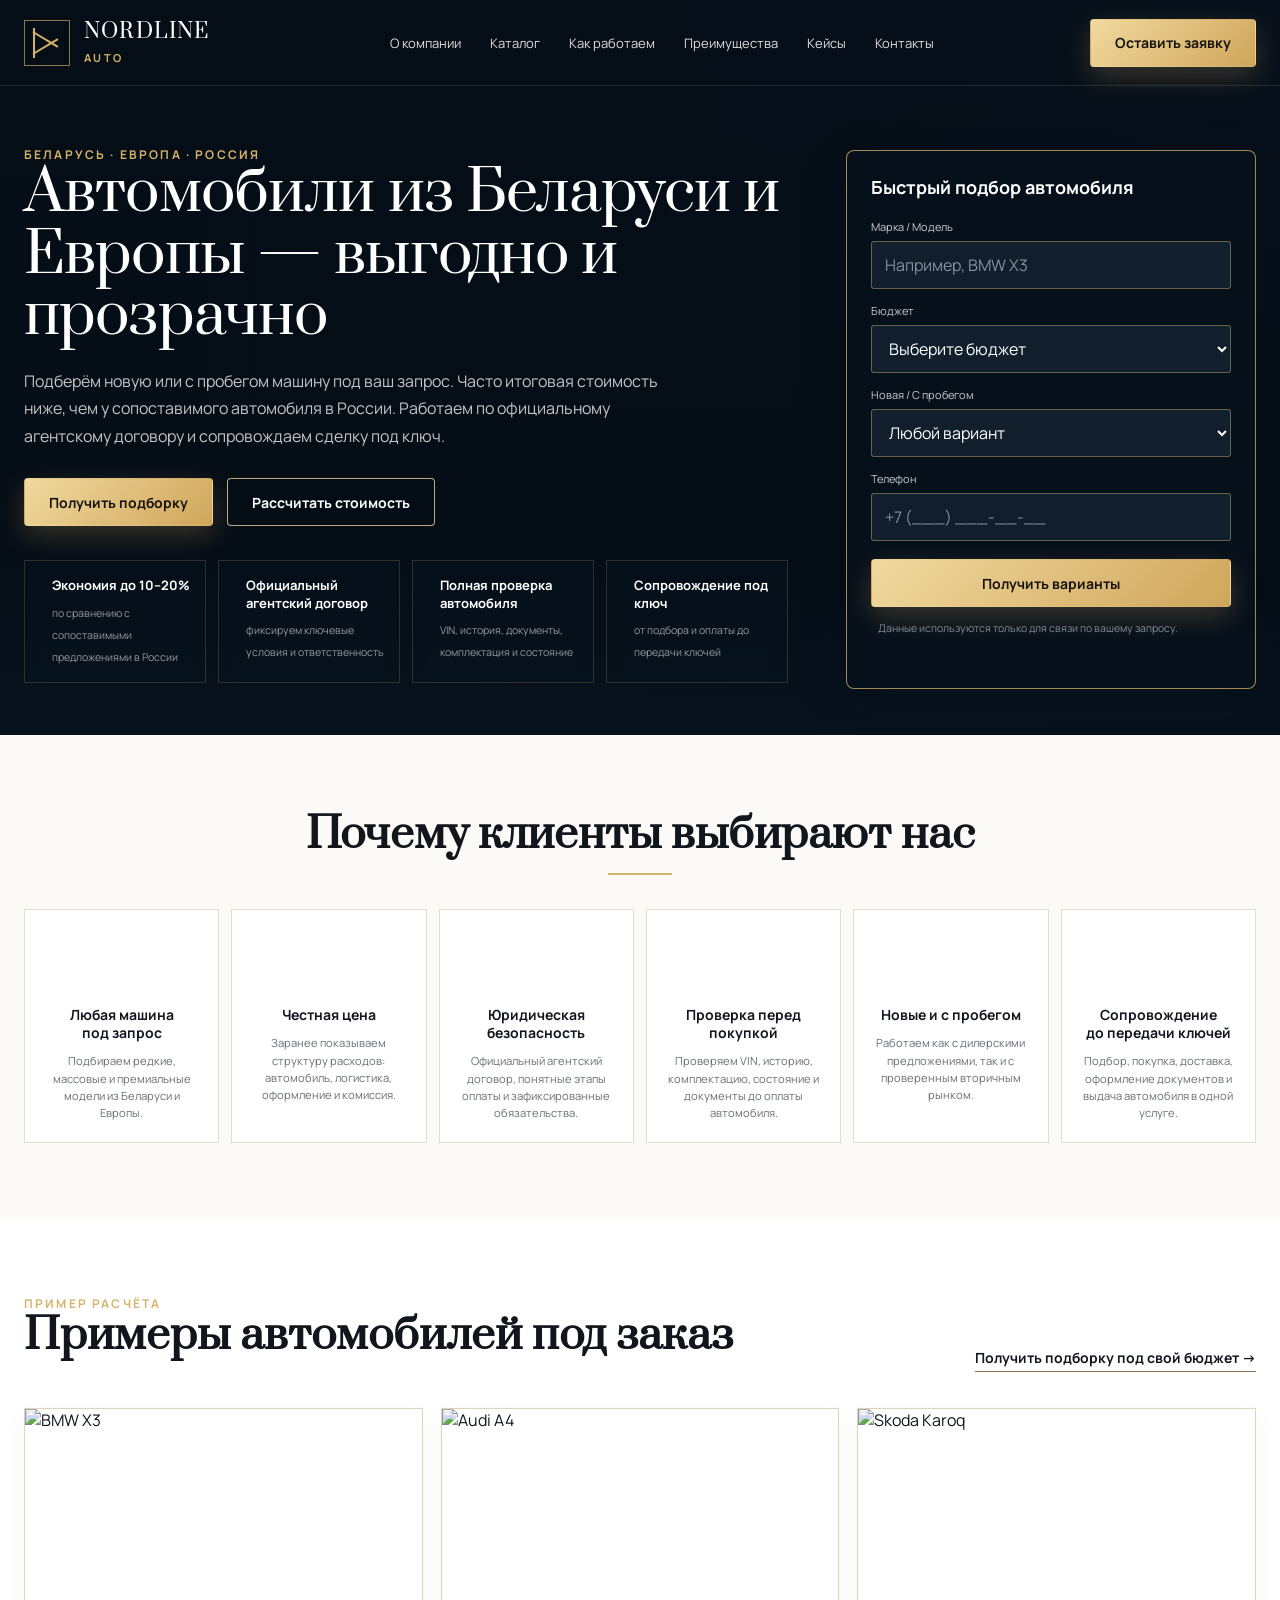
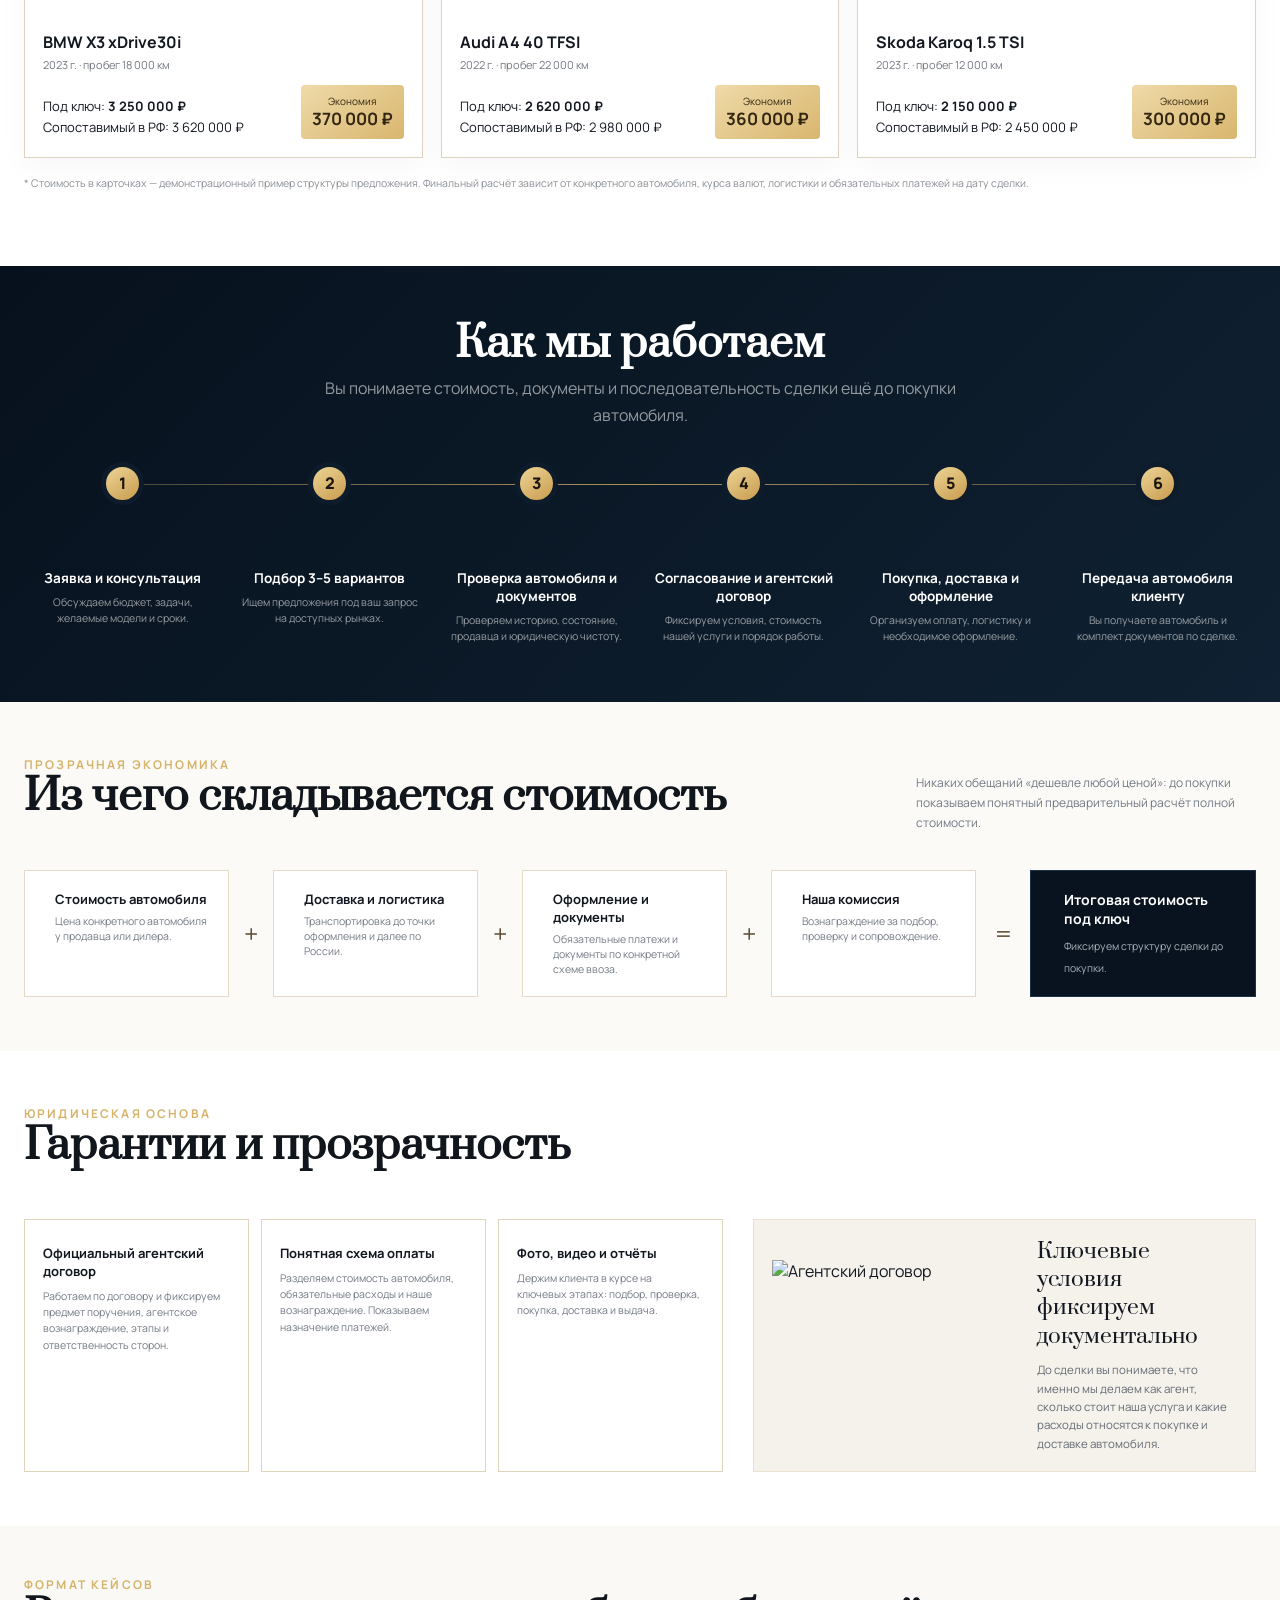
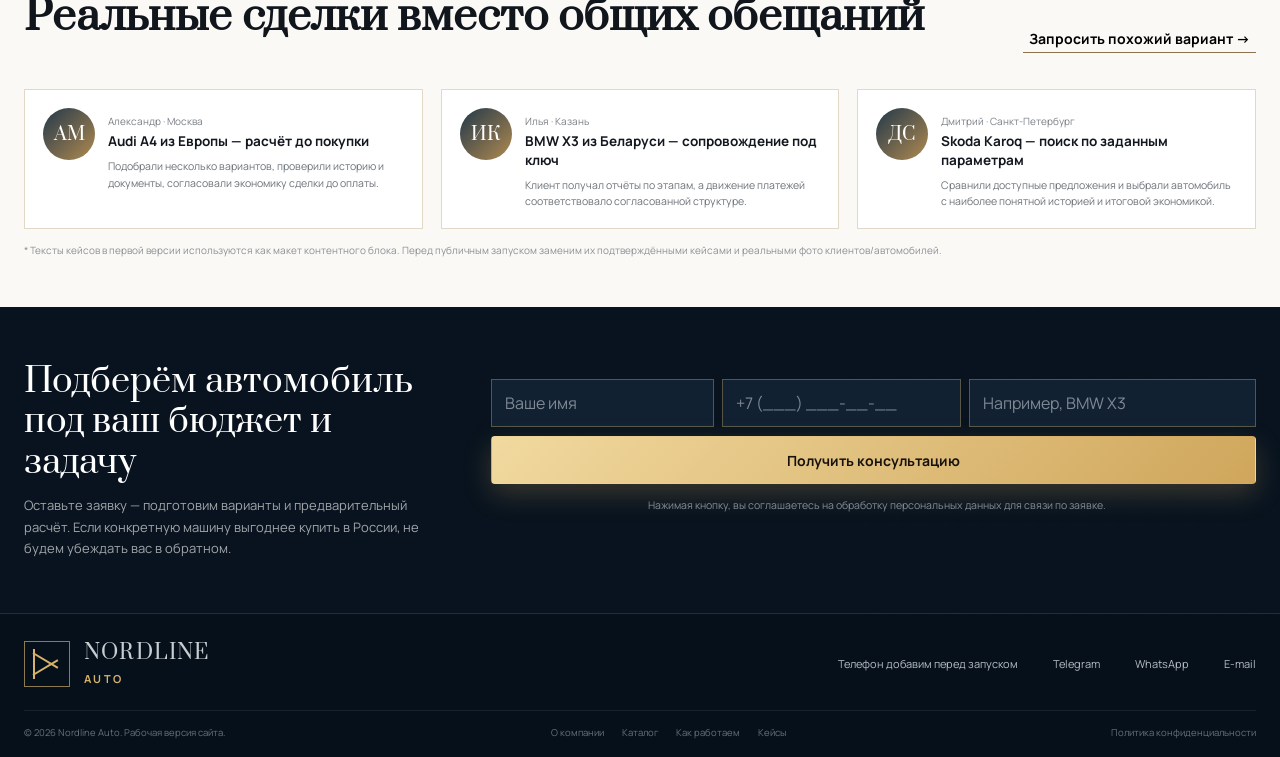
==== index.html @ a1691ec7 "Build Nordline landing page" ====
<!doctype html>
<html lang="ru">
<head>
<meta charset="utf-8" />
<meta name="viewport" content="width=device-width, initial-scale=1" />
<meta name="theme-color" content="#08131f" />
<title>Nordline Auto — автомобили из Беларуси и Европы под заказ</title>
<meta name="description" content="Подбор, проверка, покупка, доставка и оформление новых автомобилей и авто с пробегом из Беларуси и Европы. Работа по официальному агентскому договору." />
<link rel="preconnect" href="https://fonts.googleapis.com">
<link rel="preconnect" href="https://fonts.gstatic.com" crossorigin>
<link href="https://fonts.googleapis.com/css2?family=Manrope:wght@400;500;600;700&family=Prata&display=swap" rel="stylesheet">
<script src="https://unpkg.com/lucide@0.468.0/dist/umd/lucide.min.js" defer></script>
<link rel="stylesheet" href="/styles.css">
</head>
<body>
<header class="site-header"><div class="container header-inner"><a class="brand" href="#top" aria-label="Nordline Auto"><div class="brand-mark"><span></span></div><div class="brand-text"><strong>NORDLINE</strong><em>AUTO</em></div></a><nav class="nav" aria-label="Основная навигация"><a href="#benefits">О компании</a><a href="#cars">Каталог</a><a href="#process">Как работаем</a><a href="#benefits">Преимущества</a><a href="#cases">Кейсы</a><a href="#contacts">Контакты</a></nav><button class="btn btn-gold header-cta" data-open-modal>Оставить заявку</button><button class="mobile-toggle" aria-label="Открыть меню" data-open-modal><i data-lucide="menu"></i></button></div></header>
<main id="top">
<section class="hero"><div class="container hero-grid"><div><div class="eyebrow">Беларусь · Европа · Россия</div><h1>Автомобили из Беларуси и Европы — выгодно и прозрачно</h1><p class="hero-copy">Подберём новую или с пробегом машину под ваш запрос. Часто итоговая стоимость ниже, чем у сопоставимого автомобиля в России. Работаем по официальному агентскому договору и сопровождаем сделку под ключ.</p><div class="hero-actions"><button class="btn btn-gold" data-open-modal>Получить подборку</button><a class="btn btn-outline" href="#cost">Рассчитать стоимость</a></div><div class="hero-trust"><div class="trust-chip"><i data-lucide="badge-percent"></i><div><strong>Экономия до 10–20%</strong><span>по сравнению с сопоставимыми предложениями в России</span></div></div><div class="trust-chip"><i data-lucide="file-signature"></i><div><strong>Официальный агентский договор</strong><span>фиксируем ключевые условия и ответственность</span></div></div><div class="trust-chip"><i data-lucide="shield-check"></i><div><strong>Полная проверка автомобиля</strong><span>VIN, история, документы, комплектация и состояние</span></div></div><div class="trust-chip"><i data-lucide="key-round"></i><div><strong>Сопровождение под ключ</strong><span>от подбора и оплаты до передачи ключей</span></div></div></div></div><form class="hero-card lead-form" data-lead-form><h3>Быстрый подбор автомобиля</h3><div class="field"><label>Марка / Модель</label><input name="car" placeholder="Например, BMW X3" required></div><div class="field"><label>Бюджет</label><select name="budget" required><option value="">Выберите бюджет</option><option>до 2 000 000 ₽</option><option>2 000 000–3 000 000 ₽</option><option>3 000 000–5 000 000 ₽</option><option>от 5 000 000 ₽</option></select></div><div class="field"><label>Новая / С пробегом</label><select name="condition"><option>Любой вариант</option><option>Новая</option><option>С пробегом</option></select></div><div class="field"><label>Телефон</label><input name="phone" type="tel" placeholder="+7 (___) ___-__-__" required></div><input type="hidden" name="source" value="hero"><button class="btn btn-gold" type="submit">Получить варианты</button><div class="privacy-note"><i data-lucide="lock-keyhole"></i><span>Данные используются только для связи по вашему запросу.</span></div><div class="form-status" aria-live="polite"></div></form></div></section>
<section class="section benefits" id="benefits"><div class="container"><h2 class="section-title">Почему клиенты выбирают нас</h2><div class="gold-rule"></div><div class="benefit-grid"><article class="benefit-card"><div class="benefit-icon"><i data-lucide="car-front"></i></div><h3>Любая машина<br>под запрос</h3><p>Подбираем редкие, массовые и премиальные модели из Беларуси и Европы.</p></article><article class="benefit-card"><div class="benefit-icon"><i data-lucide="badge-russian-ruble"></i></div><h3>Честная цена</h3><p>Заранее показываем структуру расходов: автомобиль, логистика, оформление и комиссия.</p></article><article class="benefit-card"><div class="benefit-icon"><i data-lucide="shield"></i></div><h3>Юридическая<br>безопасность</h3><p>Официальный агентский договор, понятные этапы оплаты и зафиксированные обязательства.</p></article><article class="benefit-card"><div class="benefit-icon"><i data-lucide="search-check"></i></div><h3>Проверка перед<br>покупкой</h3><p>Проверяем VIN, историю, комплектацию, состояние и документы до оплаты автомобиля.</p></article><article class="benefit-card"><div class="benefit-icon"><i data-lucide="sparkles"></i></div><h3>Новые и с пробегом</h3><p>Работаем как с дилерскими предложениями, так и с проверенным вторичным рынком.</p></article><article class="benefit-card"><div class="benefit-icon"><i data-lucide="handshake"></i></div><h3>Сопровождение<br>до передачи ключей</h3><p>Подбор, покупка, доставка, оформление документов и выдача автомобиля в одной услуге.</p></article></div></div></section>
<section class="section cars" id="cars"><div class="container"><div class="section-heading"><div><div class="eyebrow">Пример расчёта</div><h2 class="section-title">Примеры автомобилей под заказ</h2></div><a class="link-arrow" href="#lead">Получить подборку под свой бюджет →</a></div><div class="car-grid"><article class="car-card"><img class="car-image" src="https://images.unsplash.com/photo-1555215695-3004980ad54e?auto=format&fit=crop&w=1000&q=82" alt="BMW X3"><div class="car-body"><h3 class="car-title">BMW X3 xDrive30i</h3><div class="car-meta">2023 г. · пробег 18 000 км</div><div class="price-row"><div class="prices"><div>Под ключ: <strong>3 250 000 ₽</strong></div><div>Сопоставимый в РФ: 3 620 000 ₽</div></div><div class="saving">Экономия<b>370 000 ₽</b></div></div></div></article><article class="car-card"><img class="car-image" src="https://images.unsplash.com/photo-1504215680853-026ed2a45def?auto=format&fit=crop&w=1000&q=82" alt="Audi A4"><div class="car-body"><h3 class="car-title">Audi A4 40 TFSI</h3><div class="car-meta">2022 г. · пробег 22 000 км</div><div class="price-row"><div class="prices"><div>Под ключ: <strong>2 620 000 ₽</strong></div><div>Сопоставимый в РФ: 2 980 000 ₽</div></div><div class="saving">Экономия<b>360 000 ₽</b></div></div></div></article><article class="car-card"><img class="car-image" src="https://images.unsplash.com/photo-1549399542-7e3f8b79c341?auto=format&fit=crop&w=1000&q=82" alt="Skoda Karoq"><div class="car-body"><h3 class="car-title">Skoda Karoq 1.5 TSI</h3><div class="car-meta">2023 г. · пробег 12 000 км</div><div class="price-row"><div class="prices"><div>Под ключ: <strong>2 150 000 ₽</strong></div><div>Сопоставимый в РФ: 2 450 000 ₽</div></div><div class="saving">Экономия<b>300 000 ₽</b></div></div></div></article></div><p style="margin:18px 0 0;color:#8a8f95;font-size:10.5px">* Стоимость в карточках — демонстрационный пример структуры предложения. Финальный расчёт зависит от конкретного автомобиля, курса валют, логистики и обязательных платежей на дату сделки.</p></div></section>
<section class="process" id="process"><div class="container"><h2 class="section-title">Как мы работаем</h2><p class="section-lead">Вы понимаете стоимость, документы и последовательность сделки ещё до покупки автомобиля.</p><div class="steps"><div class="step"><div class="step-no">1</div><div class="step-icon"><i data-lucide="headphones"></i></div><h3>Заявка и консультация</h3><p>Обсуждаем бюджет, задачи, желаемые модели и сроки.</p></div><div class="step"><div class="step-no">2</div><div class="step-icon"><i data-lucide="search"></i></div><h3>Подбор 3–5 вариантов</h3><p>Ищем предложения под ваш запрос на доступных рынках.</p></div><div class="step"><div class="step-no">3</div><div class="step-icon"><i data-lucide="clipboard-check"></i></div><h3>Проверка автомобиля и документов</h3><p>Проверяем историю, состояние, продавца и юридическую чистоту.</p></div><div class="step"><div class="step-no">4</div><div class="step-icon"><i data-lucide="file-pen-line"></i></div><h3>Согласование и агентский договор</h3><p>Фиксируем условия, стоимость нашей услуги и порядок работы.</p></div><div class="step"><div class="step-no">5</div><div class="step-icon"><i data-lucide="truck"></i></div><h3>Покупка, доставка и оформление</h3><p>Организуем оплату, логистику и необходимое оформление.</p></div><div class="step"><div class="step-no">6</div><div class="step-icon"><i data-lucide="key-round"></i></div><h3>Передача автомобиля клиенту</h3><p>Вы получаете автомобиль и комплект документов по сделке.</p></div></div></div></section>
<section class="cost" id="cost"><div class="container"><div class="section-heading"><div><div class="eyebrow">Прозрачная экономика</div><h2 class="section-title">Из чего складывается стоимость</h2></div><p class="section-lead" style="max-width:340px;font-size:12px">Никаких обещаний «дешевле любой ценой»: до покупки показываем понятный предварительный расчёт полной стоимости.</p></div><div class="cost-grid"><div class="cost-box"><i data-lucide="car-front"></i><div><strong>Стоимость автомобиля</strong><span>Цена конкретного автомобиля у продавца или дилера.</span></div></div><div class="operator">+</div><div class="cost-box"><i data-lucide="truck"></i><div><strong>Доставка и логистика</strong><span>Транспортировка до точки оформления и далее по России.</span></div></div><div class="operator">+</div><div class="cost-box"><i data-lucide="files"></i><div><strong>Оформление и документы</strong><span>Обязательные платежи и документы по конкретной схеме ввоза.</span></div></div><div class="operator">+</div><div class="cost-box"><i data-lucide="badge-percent"></i><div><strong>Наша комиссия</strong><span>Вознаграждение за подбор, проверку и сопровождение.</span></div></div><div class="operator">=</div><div class="cost-total"><i data-lucide="wallet-cards"></i><div><strong>Итоговая стоимость под ключ</strong><span>Фиксируем структуру сделки до покупки.</span></div></div></div></div></section>
<section class="guarantees"><div class="container"><div class="section-heading"><div><div class="eyebrow">Юридическая основа</div><h2 class="section-title">Гарантии и прозрачность</h2></div></div><div class="guarantee-wrap"><div class="guarantee-cards"><article class="g-card"><i data-lucide="file-signature"></i><h3>Официальный агентский договор</h3><p>Работаем по договору и фиксируем предмет поручения, агентское вознаграждение, этапы и ответственность сторон.</p></article><article class="g-card"><i data-lucide="credit-card"></i><h3>Понятная схема оплаты</h3><p>Разделяем стоимость автомобиля, обязательные расходы и наше вознаграждение. Показываем назначение платежей.</p></article><article class="g-card"><i data-lucide="camera"></i><h3>Фото, видео и отчёты</h3><p>Держим клиента в курсе на ключевых этапах: подбор, проверка, покупка, доставка и выдача.</p></article></div><div class="contract-block"><img src="https://images.unsplash.com/photo-1450101499163-c8848c66ca85?auto=format&fit=crop&w=900&q=82" alt="Агентский договор"><div class="contract-copy"><h3>Ключевые условия фиксируем документально</h3><p>До сделки вы понимаете, что именно мы делаем как агент, сколько стоит наша услуга и какие расходы относятся к покупке и доставке автомобиля.</p></div></div></div></div></section>
<section class="cases" id="cases"><div class="container"><div class="section-heading"><div><div class="eyebrow">Формат кейсов</div><h2 class="section-title">Реальные сделки вместо общих обещаний</h2></div><button class="link-arrow" style="background:none;border-width:0 0 1px" data-open-modal>Запросить похожий вариант →</button></div><div class="case-grid"><article class="case-card"><div class="avatar">АМ</div><div><small>Александр · Москва</small><h3>Audi A4 из Европы — расчёт до покупки</h3><p>Подобрали несколько вариантов, проверили историю и документы, согласовали экономику сделки до оплаты.</p></div></article><article class="case-card"><div class="avatar">ИК</div><div><small>Илья · Казань</small><h3>BMW X3 из Беларуси — сопровождение под ключ</h3><p>Клиент получал отчёты по этапам, а движение платежей соответствовало согласованной структуре.</p></div></article><article class="case-card"><div class="avatar">ДС</div><div><small>Дмитрий · Санкт‑Петербург</small><h3>Skoda Karoq — поиск по заданным параметрам</h3><p>Сравнили доступные предложения и выбрали автомобиль с наиболее понятной историей и итоговой экономикой.</p></div></article></div><p style="font-size:10px;color:#8b9096;margin:14px 0 0">* Тексты кейсов в первой версии используются как макет контентного блока. Перед публичным запуском заменим их подтверждёнными кейсами и реальными фото клиентов/автомобилей.</p></div></section>
<section class="final-cta" id="lead"><div class="container cta-grid"><div><h2>Подберём автомобиль под ваш бюджет и задачу</h2><p>Оставьте заявку — подготовим варианты и предварительный расчёт. Если конкретную машину выгоднее купить в России, не будем убеждать вас в обратном.</p></div><form class="cta-form lead-form" data-lead-form><div class="cta-fields"><input name="name" placeholder="Ваше имя"><input name="phone" type="tel" placeholder="+7 (___) ___-__-__" required><input name="car" placeholder="Например, BMW X3"></div><input type="hidden" name="source" value="bottom"><button class="btn btn-gold" type="submit">Получить консультацию</button><div class="privacy-note"><i data-lucide="lock-keyhole"></i><span>Нажимая кнопку, вы соглашаетесь на обработку персональных данных для связи по заявке.</span></div><div class="form-status" aria-live="polite"></div></form></div></section>
</main>
<footer id="contacts"><div class="container"><div class="footer-top"><a class="brand" href="#top"><div class="brand-mark"><span></span></div><div class="brand-text"><strong>NORDLINE</strong><em>AUTO</em></div></a><div class="footer-contact"><div class="contact-item"><i data-lucide="phone"></i><span>Телефон добавим перед запуском</span></div><div class="contact-item"><i data-lucide="send"></i><span>Telegram</span></div><div class="contact-item"><i data-lucide="message-circle"></i><span>WhatsApp</span></div><div class="contact-item"><i data-lucide="mail"></i><span>E-mail</span></div></div></div><div class="footer-bottom"><span>© 2026 Nordline Auto. Рабочая версия сайта.</span><div class="footer-links"><a href="#benefits">О компании</a><a href="#cars">Каталог</a><a href="#process">Как работаем</a><a href="#cases">Кейсы</a></div><span>Политика конфиденциальности</span></div></div></footer>
<div class="modal" id="lead-modal" aria-hidden="true"><div class="modal-dialog"><button class="modal-close" aria-label="Закрыть" data-close-modal><i data-lucide="x"></i></button><h3>Подберём варианты под ваш запрос</h3><p>Укажите автомобиль и контакт. На следующем этапе добавим автоматическую отправку заявок в Telegram/CRM.</p><form class="lead-form" data-lead-form><div class="field"><label>Имя</label><input name="name" placeholder="Ваше имя"></div><div class="field"><label>Телефон</label><input name="phone" type="tel" placeholder="+7 (___) ___-__-__" required></div><div class="field"><label>Какой автомобиль ищете?</label><input name="car" placeholder="Марка, модель, год или просто задача"></div><input type="hidden" name="source" value="modal"><button class="btn btn-gold" type="submit">Отправить заявку</button><div class="form-status" aria-live="polite"></div></form></div></div>
<script src="/app.js" defer></script>
</body></html>
---- styles.css ----
:root {
      --ink:#08131f;
      --ink-2:#0d1b2a;
      --ink-3:#152536;
      --gold:#d6b36a;
      --gold-2:#f0d79d;
      --ivory:#f7f5ef;
      --paper:#ffffff;
      --muted:#727984;
      --line:#dfd6c3;
      --green:#2f7658;
      --shadow:0 18px 50px rgba(7,18,31,.16);
      --radius:18px;
    }
    *{box-sizing:border-box}
    html{scroll-behavior:smooth}
    body{margin:0;font-family:Manrope,Arial,sans-serif;color:#131820;background:var(--ivory);-webkit-font-smoothing:antialiased}
    a{color:inherit;text-decoration:none}
    img{display:block;width:100%}
    button,input,select{font:inherit}
    button{cursor:pointer}
    .container{width:min(1320px,calc(100% - 48px));margin:0 auto}
    .serif{font-family:Prata,Georgia,serif;font-weight:400}
    .eyebrow{font-size:12px;letter-spacing:.18em;text-transform:uppercase;color:var(--gold);font-weight:700}
    .section{padding:76px 0}
    .section-title{font-family:Prata,Georgia,serif;font-size:42px;line-height:1.15;margin:0 0 12px;color:#11161d}
    .section-lead{margin:0;color:var(--muted);font-size:16px;line-height:1.7;max-width:720px}
    .section-heading{display:flex;align-items:flex-end;justify-content:space-between;gap:30px;margin-bottom:36px}
    .link-arrow{font-size:14px;font-weight:700;border-bottom:1px solid #8b7250;padding-bottom:4px;white-space:nowrap}
    .site-header{position:absolute;z-index:20;left:0;right:0;top:0;height:86px;border-bottom:1px solid rgba(255,255,255,.11);color:#fff}
    .header-inner{height:100%;display:flex;align-items:center;justify-content:space-between;gap:24px}
    .brand{display:flex;align-items:center;gap:14px;min-width:210px}
    .brand-mark{width:46px;height:46px;border:1px solid rgba(214,179,106,.65);position:relative;display:grid;place-items:center}
    .brand-mark:before,.brand-mark:after{content:"";position:absolute;background:var(--gold);height:2px;transform-origin:left center}
    .brand-mark:before{width:29px;left:8px;top:10px;transform:rotate(31deg)}
    .brand-mark:after{width:29px;left:8px;bottom:10px;transform:rotate(-31deg)}
    .brand-mark span{width:2px;height:30px;background:var(--gold);position:absolute;left:8px}
    .brand-text strong{display:block;font-family:Prata,Georgia,serif;font-size:20px;letter-spacing:.06em;font-weight:400}
    .brand-text em{font-style:normal;color:var(--gold);font-size:11px;letter-spacing:.21em;font-weight:700}
    .nav{display:flex;align-items:center;gap:29px;font-size:13px;color:rgba(255,255,255,.87)}
    .nav a{transition:.2s}.nav a:hover{color:var(--gold-2)}
    .btn{min-height:48px;padding:0 24px;border:1px solid transparent;border-radius:4px;display:inline-flex;align-items:center;justify-content:center;gap:9px;font-weight:700;font-size:14px;transition:.22s ease}
    .btn-gold{color:#17130c;background:linear-gradient(135deg,#f1d99f,#cfa65b);box-shadow:0 10px 28px rgba(212,173,98,.24)}
    .btn-gold:hover{transform:translateY(-1px);filter:brightness(1.04)}
    .btn-outline{border-color:rgba(237,211,160,.8);color:#fff;background:rgba(5,13,22,.25)}
    .btn-outline:hover{background:rgba(255,255,255,.08)}
    .header-cta{min-width:156px}
    .mobile-toggle{display:none;border:0;background:transparent;color:#fff;padding:8px}
    .hero{min-height:650px;background:var(--ink);position:relative;color:white;overflow:hidden}
    .hero:before{content:"";position:absolute;inset:0;background:linear-gradient(90deg,rgba(5,13,22,.97) 0%,rgba(5,13,22,.92) 35%,rgba(5,13,22,.50) 60%,rgba(5,13,22,.18) 100%),linear-gradient(180deg,rgba(2,8,15,.2),rgba(2,8,15,.72)),url('https://images.unsplash.com/photo-1555215695-3004980ad54e?auto=format&fit=crop&w=1800&q=88') center right/cover no-repeat;transform:scale(1.03)}
    .hero:after{content:"";position:absolute;inset:auto 0 0;height:170px;background:linear-gradient(0deg,rgba(8,19,31,.88),transparent)}
    .hero-grid{position:relative;z-index:2;display:grid;grid-template-columns:minmax(0,1.25fr) 410px;gap:58px;padding-top:146px;padding-bottom:46px;align-items:start}
    .hero h1{font-family:Prata,Georgia,serif;font-size:57px;line-height:1.08;font-weight:400;margin:0 0 20px;max-width:780px;letter-spacing:-.015em}
    .hero-copy{font-size:16px;line-height:1.72;color:rgba(255,255,255,.76);max-width:650px;margin:0 0 28px}
    .hero-actions{display:flex;gap:14px;margin-bottom:34px}
    .hero-trust{display:grid;grid-template-columns:repeat(4,1fr);gap:12px}
    .trust-chip{min-height:100px;border:1px solid rgba(214,179,106,.2);background:rgba(7,18,30,.56);backdrop-filter:blur(8px);padding:16px 15px;display:flex;gap:12px;align-items:flex-start}
    .trust-chip svg{width:27px;height:27px;stroke:var(--gold);flex:0 0 auto;margin-top:2px}
    .trust-chip strong{display:block;font-size:13px;line-height:1.35;margin-bottom:5px}
    .trust-chip span{font-size:10.5px;line-height:1.45;color:rgba(255,255,255,.58)}
    .hero-card{border:1px solid rgba(214,179,106,.75);background:rgba(7,17,28,.91);box-shadow:var(--shadow);padding:24px;border-radius:8px;margin-top:4px}
    .hero-card h3{font-size:18px;margin:0 0 20px}.hero-card label{font-size:11px;color:#c8cbd0;display:block;margin-bottom:7px}
    .field{margin-bottom:14px}
    .field input,.field select{width:100%;height:48px;background:#111f2d;border:1px solid rgba(214,179,106,.45);color:white;border-radius:3px;padding:0 13px;outline:none}
    .field input::placeholder{color:#87909b}
    .hero-card .btn{width:100%;margin-top:4px}
    .privacy-note{margin:14px 0 0;color:#858d96;font-size:10.5px;display:flex;gap:7px;align-items:center;line-height:1.4}
    .privacy-note svg{width:14px;height:14px}
    .form-status{font-size:12px;min-height:18px;margin-top:10px;color:#f1d79a}
    .benefits{background:#fbfaf7}
    .benefits .section-title{text-align:center}.gold-rule{width:64px;height:2px;background:var(--gold);margin:14px auto 34px}
    .benefit-grid{display:grid;grid-template-columns:repeat(6,1fr);gap:12px}
    .benefit-card{background:#fff;border:1px solid #e5dcc9;min-height:226px;padding:26px 18px 20px;text-align:center;transition:.2s}
    .benefit-card:hover{transform:translateY(-3px);box-shadow:0 15px 35px rgba(20,28,38,.07)}
    .benefit-icon{width:55px;height:55px;margin:0 auto 15px;display:grid;place-items:center;color:#b88e47}
    .benefit-icon svg{width:42px;height:42px;stroke-width:1.5}
    .benefit-card h3{font-size:14px;line-height:1.3;margin:0 0 10px}.benefit-card p{font-size:11.2px;line-height:1.55;color:#696f77;margin:0}
    .cars{background:#fff}
    .car-grid{display:grid;grid-template-columns:repeat(3,1fr);gap:18px}
    .car-card{border:1px solid #ddd3c0;background:#fff;overflow:hidden;box-shadow:0 8px 28px rgba(0,0,0,.035)}
    .car-image{height:205px;object-fit:cover;filter:saturate(.83) contrast(1.03)}
    .car-body{padding:17px 18px 18px;position:relative}
    .car-title{font-weight:700;font-size:16px;margin:0 0 4px}.car-meta{font-size:11px;color:#747981;margin-bottom:13px}
    .price-row{display:flex;justify-content:space-between;align-items:flex-end;gap:10px}
    .prices{font-size:13px;line-height:1.65}.prices strong{font-weight:700}
    .saving{background:linear-gradient(145deg,#efdaa9,#d8b66e);padding:10px 11px;border-radius:4px;text-align:center;font-size:10px;line-height:1.25;color:#332711;min-width:93px}.saving b{display:block;font-size:17px}
    .process{background:linear-gradient(135deg,#07111d,#0f2132);color:white;padding:54px 0 58px}
    .process .section-title{text-align:center;color:white;margin-bottom:7px}.process .section-lead{text-align:center;margin:0 auto 32px;color:rgba(255,255,255,.56)}
    .steps{display:grid;grid-template-columns:repeat(6,1fr);gap:10px;position:relative}
    .steps:before{content:"";position:absolute;top:22px;left:7%;right:7%;height:1px;background:linear-gradient(90deg,rgba(214,179,106,.3),rgba(214,179,106,.8),rgba(214,179,106,.3))}
    .step{text-align:center;position:relative;z-index:2;padding:0 8px}.step-no{width:43px;height:43px;border-radius:50%;margin:0 auto 17px;background:linear-gradient(145deg,#ecd496,#c99c4e);color:#1d160d;font-weight:800;display:grid;place-items:center;border:5px solid var(--ink-2)}
    .step-icon{color:var(--gold);height:39px;margin-bottom:8px}.step-icon svg{width:33px;height:33px;stroke-width:1.65}.step h3{font-size:13.5px;line-height:1.35;margin:0 0 7px}.step p{font-size:10.5px;color:rgba(255,255,255,.58);line-height:1.55;margin:0}
    .cost{background:#fbfaf7;padding:54px 0}
    .cost-grid{display:grid;grid-template-columns:1fr 28px 1fr 28px 1fr 28px 1fr 38px 1.1fr;align-items:stretch;gap:8px;margin-top:28px}
    .cost-box{border:1px solid #e4dac7;background:#fff;padding:19px 17px;display:flex;gap:13px;align-items:flex-start;min-height:114px}.cost-box svg{color:#b68d4c;width:31px;height:31px;flex:0 0 auto}.cost-box strong{font-size:13px;display:block;margin-bottom:6px}.cost-box span{font-size:10.5px;color:#737983;line-height:1.45;display:block}.operator{display:grid;place-items:center;font-size:25px;color:#604f35}.cost-total{background:var(--ink);color:#fff;border:1px solid #1a3349;padding:19px;display:flex;align-items:center;gap:14px}.cost-total svg{color:var(--gold);width:34px;height:34px}.cost-total strong{font-size:14px;display:block;margin-bottom:5px}.cost-total span{font-size:10.5px;color:#aab2ba}
    .guarantees{background:#fff;padding:54px 0}.guarantee-wrap{display:grid;grid-template-columns:1.25fr .9fr;gap:30px;align-items:stretch}.guarantee-cards{display:grid;grid-template-columns:repeat(3,1fr);gap:12px}.g-card{border:1px solid #e1d4bd;padding:24px 18px;min-height:176px}.g-card svg{color:#b68c48;width:35px;height:35px;margin-bottom:14px}.g-card h3{font-size:13px;margin:0 0 8px}.g-card p{font-size:10.5px;color:#737984;line-height:1.55;margin:0}.contract-block{display:grid;grid-template-columns:1.1fr .9fr;gap:20px;align-items:center;background:#f5f2eb;border:1px solid #ebe2d2;padding:18px}.contract-block img{height:170px;object-fit:cover}.contract-copy h3{font-family:Prata,Georgia,serif;font-size:21px;font-weight:400;line-height:1.35;margin:0 0 10px}.contract-copy p{font-size:11.5px;color:#646b73;line-height:1.6;margin:0}
    .cases{background:#faf9f5;padding:50px 0}.case-grid{display:grid;grid-template-columns:repeat(3,1fr);gap:18px}.case-card{border:1px solid #e1d8c8;background:#fff;padding:18px;display:grid;grid-template-columns:52px 1fr;gap:13px;align-items:start}.avatar{width:52px;height:52px;border-radius:50%;background:linear-gradient(135deg,#22384a,#b18a50);color:#fff;display:grid;place-items:center;font-family:Prata,Georgia,serif;font-size:18px}.case-card small{font-size:10px;color:#7a8087}.case-card h3{font-size:13.5px;line-height:1.4;margin:2px 0 7px}.case-card p{font-size:10.5px;line-height:1.55;color:#6c7279;margin:0}
    .final-cta{background:var(--ink);color:white;position:relative;overflow:hidden;padding:54px 0}.final-cta:before{content:"";position:absolute;right:0;top:0;bottom:0;width:34%;background:linear-gradient(90deg,rgba(8,19,31,1),rgba(8,19,31,.15)),url('https://images.unsplash.com/photo-1493238792000-8113da705763?auto=format&fit=crop&w=1200&q=82') center/cover no-repeat;opacity:.7}.cta-grid{position:relative;z-index:2;display:grid;grid-template-columns:.75fr 1.35fr;gap:42px;align-items:center}.cta-grid h2{font-family:Prata,Georgia,serif;font-size:34px;line-height:1.2;font-weight:400;margin:0 0 12px}.cta-grid p{font-size:13px;line-height:1.65;color:rgba(255,255,255,.62);margin:0}.cta-fields{display:grid;grid-template-columns:.8fr 1fr 1.2fr;gap:8px}.cta-fields input{height:48px;border:1px solid rgba(214,179,106,.36);background:#112132;color:#fff;padding:0 13px;outline:none}.cta-fields input::placeholder{color:#7f8994}.cta-form .btn{width:100%;margin-top:9px}.cta-form .privacy-note{justify-content:center}
    footer{background:#06101a;color:#c8cdd2;border-top:1px solid rgba(214,179,106,.18);padding:25px 0 18px}.footer-top{display:flex;justify-content:space-between;gap:30px;align-items:center}.footer-contact{display:flex;gap:26px;flex-wrap:wrap}.contact-item{display:flex;gap:9px;align-items:center;font-size:11px;color:#b6bdc5}.contact-item svg{width:18px;height:18px;color:var(--gold)}.footer-bottom{margin-top:22px;padding-top:15px;border-top:1px solid rgba(255,255,255,.08);display:flex;justify-content:space-between;gap:20px;font-size:9.5px;color:#66717c}.footer-links{display:flex;gap:18px}
    .modal{position:fixed;inset:0;background:rgba(1,6,11,.78);z-index:100;display:none;align-items:center;justify-content:center;padding:20px}.modal.open{display:flex}.modal-dialog{width:min(510px,100%);background:#0b1825;color:#fff;border:1px solid rgba(214,179,106,.65);padding:28px;box-shadow:0 35px 80px rgba(0,0,0,.45);position:relative}.modal-close{position:absolute;top:10px;right:10px;width:38px;height:38px;border:0;background:transparent;color:#fff}.modal h3{font-family:Prata,Georgia,serif;font-weight:400;font-size:27px;margin:0 0 8px}.modal p{color:#9ba4ad;font-size:13px;line-height:1.6;margin:0 0 18px}.modal .field input,.modal .field select{background:#112131}.modal .btn{width:100%}
    @media (max-width:1100px){.nav{display:none}.mobile-toggle{display:block}.header-cta{margin-left:auto}.hero-grid{grid-template-columns:1fr 360px;gap:26px}.hero h1{font-size:48px}.hero-trust{grid-template-columns:repeat(2,1fr)}.benefit-grid{grid-template-columns:repeat(3,1fr)}.steps{grid-template-columns:repeat(3,1fr);gap:30px 12px}.steps:before{display:none}.cost-grid{grid-template-columns:repeat(2,1fr);gap:10px}.operator{display:none}.cost-total{grid-column:span 2}.guarantee-wrap{grid-template-columns:1fr}.cta-grid{grid-template-columns:1fr}.final-cta:before{width:50%;opacity:.3}}
    @media (max-width:760px){.container{width:min(100% - 28px,1320px)}.site-header{height:74px}.brand{min-width:0}.brand-text strong{font-size:16px}.brand-text em{font-size:9px}.brand-mark{width:39px;height:39px}.header-cta{display:none}.hero{min-height:auto}.hero-grid{grid-template-columns:1fr;padding-top:116px;padding-bottom:40px}.hero h1{font-size:39px}.hero-copy{font-size:14px}.hero-card{margin-top:0}.hero-trust{grid-template-columns:1fr 1fr}.trust-chip{min-height:94px}.section{padding:56px 0}.section-title{font-size:31px}.section-heading{align-items:flex-start;flex-direction:column;margin-bottom:25px}.benefit-grid{grid-template-columns:1fr 1fr}.benefit-card{min-height:205px}.car-grid{grid-template-columns:1fr}.steps{grid-template-columns:1fr 1fr}.cost-grid{grid-template-columns:1fr}.cost-total{grid-column:auto}.guarantee-cards{grid-template-columns:1fr}.contract-block{grid-template-columns:1fr}.case-grid{grid-template-columns:1fr}.cta-fields{grid-template-columns:1fr}.footer-top{align-items:flex-start;flex-direction:column}.footer-bottom{flex-direction:column}.footer-links{flex-wrap:wrap}.hero-actions{flex-direction:column;align-items:stretch}.hero-actions .btn{width:100%}}
    @media (max-width:470px){.hero h1{font-size:34px}.hero-trust{grid-template-columns:1fr}.benefit-grid{grid-template-columns:1fr}.steps{grid-template-columns:1fr}.section-title{font-size:28px}.car-image{height:185px}}
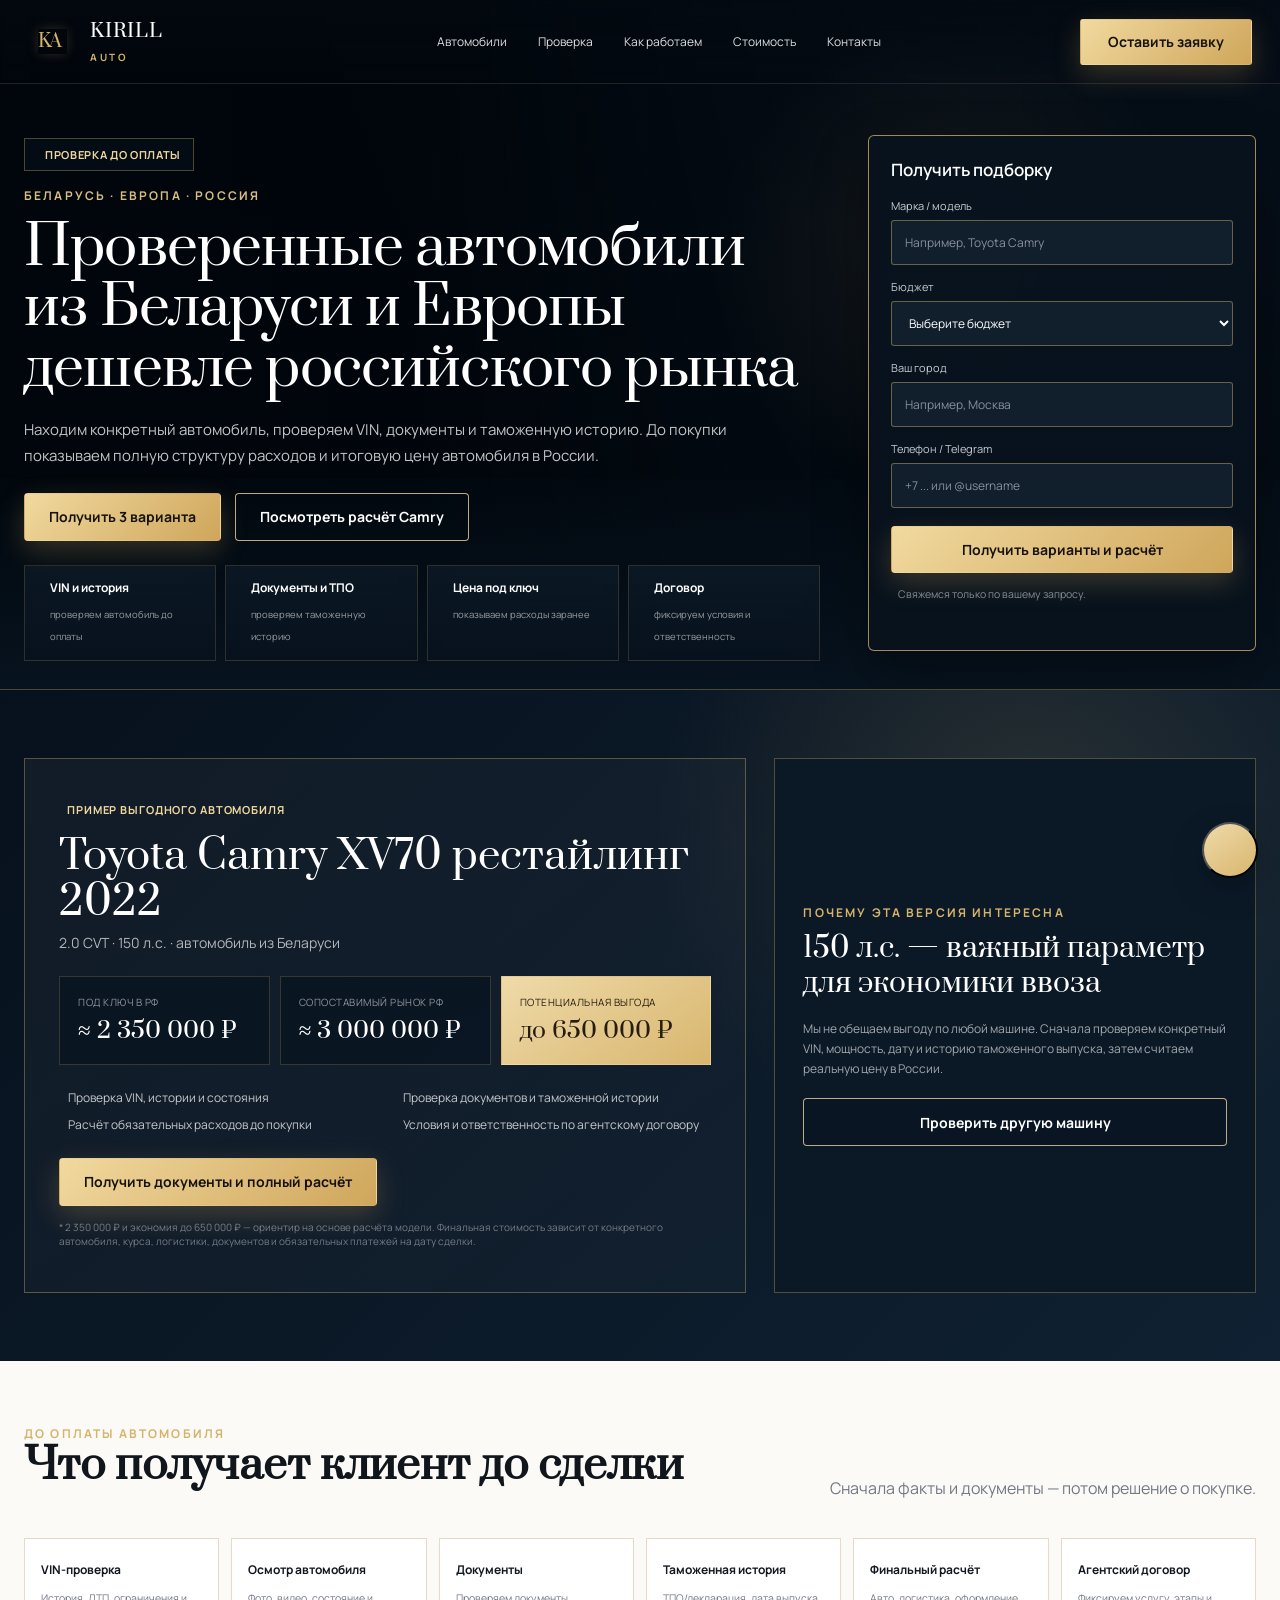
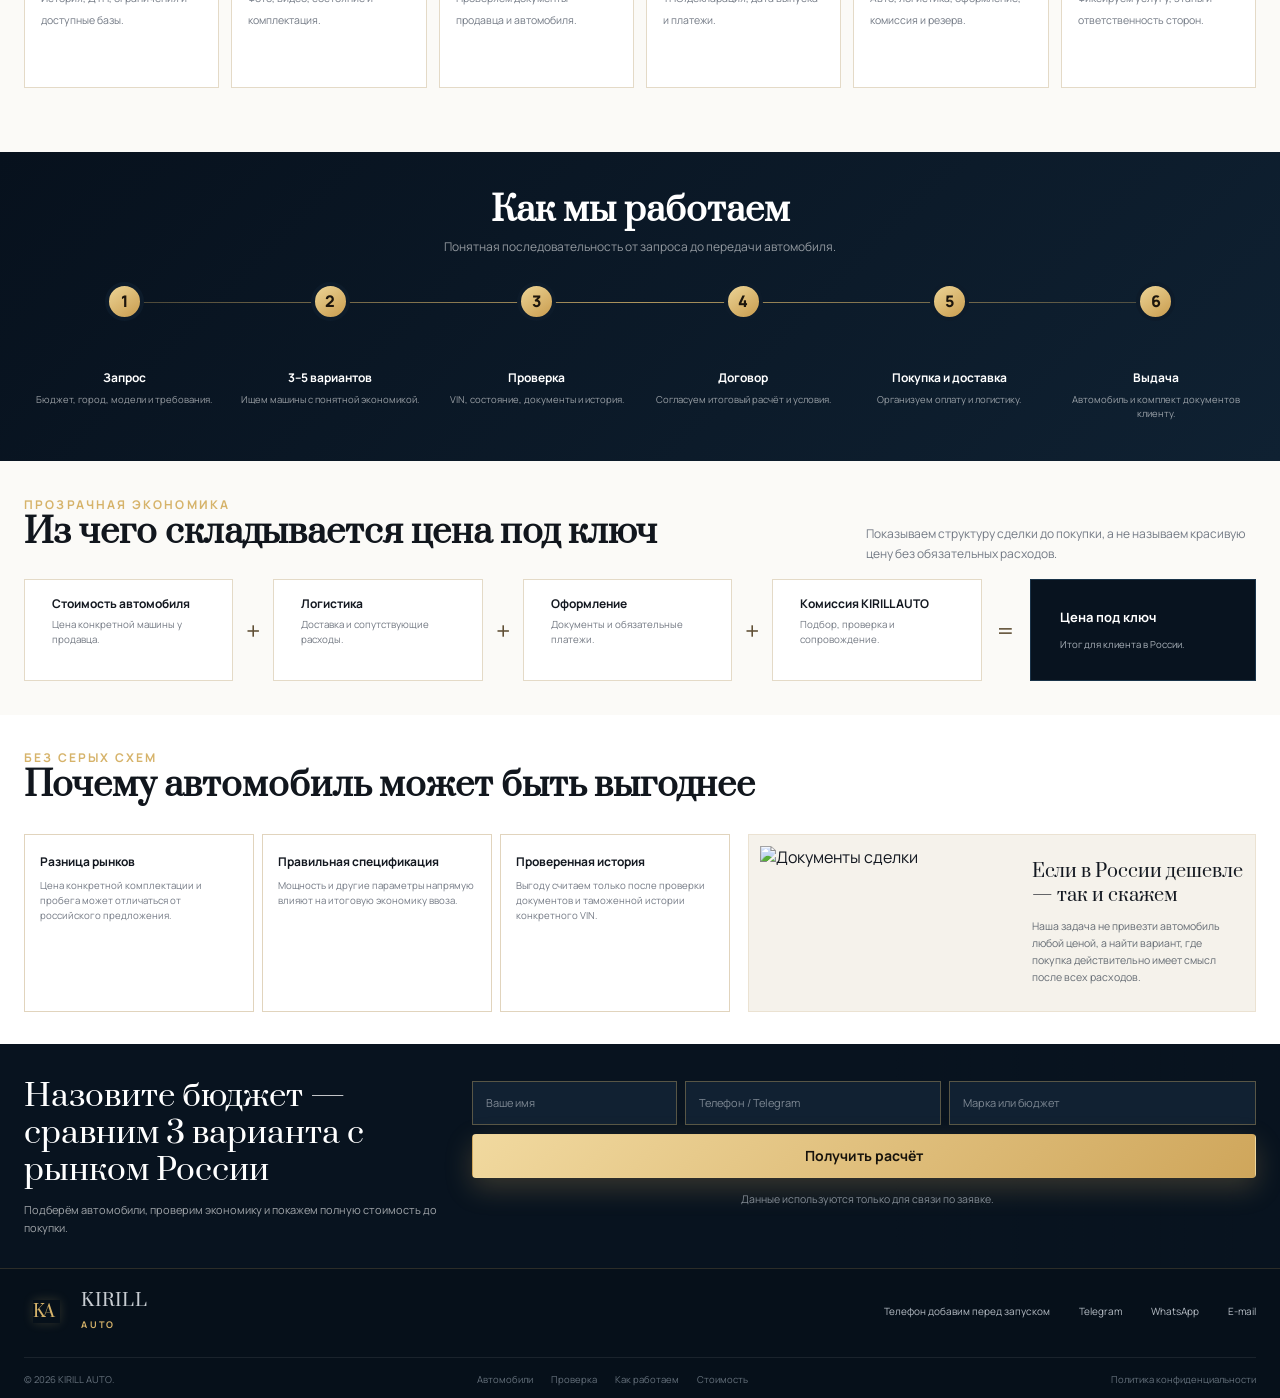
==== commit 48ce1ba8: "Rebrand site to KIRILL AUTO and add Camry offer" ====
--- a/index.html
+++ b/index.html
@@ -4,27 +4,35 @@
 <meta charset="utf-8" />
 <meta name="viewport" content="width=device-width, initial-scale=1" />
 <meta name="theme-color" content="#08131f" />
-<title>Nordline Auto — автомобили из Беларуси и Европы под заказ</title>
-<meta name="description" content="Подбор, проверка, покупка, доставка и оформление новых автомобилей и авто с пробегом из Беларуси и Европы. Работа по официальному агентскому договору." />
+<title>KIRILL AUTO — проверенные автомобили из Беларуси и Европы</title>
+<meta name="description" content="KIRILL AUTO: подбор, проверка, покупка, доставка и оформление автомобилей из Беларуси и Европы. Полная стоимость до покупки, проверка VIN и документов, агентский договор." />
 <link rel="preconnect" href="https://fonts.googleapis.com">
 <link rel="preconnect" href="https://fonts.gstatic.com" crossorigin>
 <link href="https://fonts.googleapis.com/css2?family=Manrope:wght@400;500;600;700&family=Prata&display=swap" rel="stylesheet">
 <script src="https://unpkg.com/lucide@0.468.0/dist/umd/lucide.min.js" defer></script>
 <link rel="stylesheet" href="/styles.css">
+<link rel="stylesheet" href="/refine.css">
+<link rel="stylesheet" href="/kirill-v2.css">
 </head>
 <body>
-<header class="site-header"><div class="container header-inner"><a class="brand" href="#top" aria-label="Nordline Auto"><div class="brand-mark"><span></span></div><div class="brand-text"><strong>NORDLINE</strong><em>AUTO</em></div></a><nav class="nav" aria-label="Основная навигация"><a href="#benefits">О компании</a><a href="#cars">Каталог</a><a href="#process">Как работаем</a><a href="#benefits">Преимущества</a><a href="#cases">Кейсы</a><a href="#contacts">Контакты</a></nav><button class="btn btn-gold header-cta" data-open-modal>Оставить заявку</button><button class="mobile-toggle" aria-label="Открыть меню" data-open-modal><i data-lucide="menu"></i></button></div></header>
+<header class="site-header"><div class="container header-inner"><a class="brand" href="#top" aria-label="KIRILL AUTO"><div class="brand-mark"></div><div class="brand-text"><strong>KIRILL</strong><em>AUTO</em></div></a><nav class="nav" aria-label="Основная навигация"><a href="#cars">Автомобили</a><a href="#before-pay">Проверка</a><a href="#process">Как работаем</a><a href="#cost">Стоимость</a><a href="#contacts">Контакты</a></nav><button class="btn btn-gold header-cta" data-open-modal>Оставить заявку</button><button class="mobile-toggle" aria-label="Открыть меню" data-open-mobile-menu><i data-lucide="menu"></i></button></div></header>
 <main id="top">
-<section class="hero"><div class="container hero-grid"><div><div class="eyebrow">Беларусь · Европа · Россия</div><h1>Автомобили из Беларуси и Европы — выгодно и прозрачно</h1><p class="hero-copy">Подберём новую или с пробегом машину под ваш запрос. Часто итоговая стоимость ниже, чем у сопоставимого автомобиля в России. Работаем по официальному агентскому договору и сопровождаем сделку под ключ.</p><div class="hero-actions"><button class="btn btn-gold" data-open-modal>Получить подборку</button><a class="btn btn-outline" href="#cost">Рассчитать стоимость</a></div><div class="hero-trust"><div class="trust-chip"><i data-lucide="badge-percent"></i><div><strong>Экономия до 10–20%</strong><span>по сравнению с сопоставимыми предложениями в России</span></div></div><div class="trust-chip"><i data-lucide="file-signature"></i><div><strong>Официальный агентский договор</strong><span>фиксируем ключевые условия и ответственность</span></div></div><div class="trust-chip"><i data-lucide="shield-check"></i><div><strong>Полная проверка автомобиля</strong><span>VIN, история, документы, комплектация и состояние</span></div></div><div class="trust-chip"><i data-lucide="key-round"></i><div><strong>Сопровождение под ключ</strong><span>от подбора и оплаты до передачи ключей</span></div></div></div></div><form class="hero-card lead-form" data-lead-form><h3>Быстрый подбор автомобиля</h3><div class="field"><label>Марка / Модель</label><input name="car" placeholder="Например, BMW X3" required></div><div class="field"><label>Бюджет</label><select name="budget" required><option value="">Выберите бюджет</option><option>до 2 000 000 ₽</option><option>2 000 000–3 000 000 ₽</option><option>3 000 000–5 000 000 ₽</option><option>от 5 000 000 ₽</option></select></div><div class="field"><label>Новая / С пробегом</label><select name="condition"><option>Любой вариант</option><option>Новая</option><option>С пробегом</option></select></div><div class="field"><label>Телефон</label><input name="phone" type="tel" placeholder="+7 (___) ___-__-__" required></div><input type="hidden" name="source" value="hero"><button class="btn btn-gold" type="submit">Получить варианты</button><div class="privacy-note"><i data-lucide="lock-keyhole"></i><span>Данные используются только для связи по вашему запросу.</span></div><div class="form-status" aria-live="polite"></div></form></div></section>
-<section class="section benefits" id="benefits"><div class="container"><h2 class="section-title">Почему клиенты выбирают нас</h2><div class="gold-rule"></div><div class="benefit-grid"><article class="benefit-card"><div class="benefit-icon"><i data-lucide="car-front"></i></div><h3>Любая машина<br>под запрос</h3><p>Подбираем редкие, массовые и премиальные модели из Беларуси и Европы.</p></article><article class="benefit-card"><div class="benefit-icon"><i data-lucide="badge-russian-ruble"></i></div><h3>Честная цена</h3><p>Заранее показываем структуру расходов: автомобиль, логистика, оформление и комиссия.</p></article><article class="benefit-card"><div class="benefit-icon"><i data-lucide="shield"></i></div><h3>Юридическая<br>безопасность</h3><p>Официальный агентский договор, понятные этапы оплаты и зафиксированные обязательства.</p></article><article class="benefit-card"><div class="benefit-icon"><i data-lucide="search-check"></i></div><h3>Проверка перед<br>покупкой</h3><p>Проверяем VIN, историю, комплектацию, состояние и документы до оплаты автомобиля.</p></article><article class="benefit-card"><div class="benefit-icon"><i data-lucide="sparkles"></i></div><h3>Новые и с пробегом</h3><p>Работаем как с дилерскими предложениями, так и с проверенным вторичным рынком.</p></article><article class="benefit-card"><div class="benefit-icon"><i data-lucide="handshake"></i></div><h3>Сопровождение<br>до передачи ключей</h3><p>Подбор, покупка, доставка, оформление документов и выдача автомобиля в одной услуге.</p></article></div></div></section>
-<section class="section cars" id="cars"><div class="container"><div class="section-heading"><div><div class="eyebrow">Пример расчёта</div><h2 class="section-title">Примеры автомобилей под заказ</h2></div><a class="link-arrow" href="#lead">Получить подборку под свой бюджет →</a></div><div class="car-grid"><article class="car-card"><img class="car-image" src="https://images.unsplash.com/photo-1555215695-3004980ad54e?auto=format&fit=crop&w=1000&q=82" alt="BMW X3"><div class="car-body"><h3 class="car-title">BMW X3 xDrive30i</h3><div class="car-meta">2023 г. · пробег 18 000 км</div><div class="price-row"><div class="prices"><div>Под ключ: <strong>3 250 000 ₽</strong></div><div>Сопоставимый в РФ: 3 620 000 ₽</div></div><div class="saving">Экономия<b>370 000 ₽</b></div></div></div></article><article class="car-card"><img class="car-image" src="https://images.unsplash.com/photo-1504215680853-026ed2a45def?auto=format&fit=crop&w=1000&q=82" alt="Audi A4"><div class="car-body"><h3 class="car-title">Audi A4 40 TFSI</h3><div class="car-meta">2022 г. · пробег 22 000 км</div><div class="price-row"><div class="prices"><div>Под ключ: <strong>2 620 000 ₽</strong></div><div>Сопоставимый в РФ: 2 980 000 ₽</div></div><div class="saving">Экономия<b>360 000 ₽</b></div></div></div></article><article class="car-card"><img class="car-image" src="https://images.unsplash.com/photo-1549399542-7e3f8b79c341?auto=format&fit=crop&w=1000&q=82" alt="Skoda Karoq"><div class="car-body"><h3 class="car-title">Skoda Karoq 1.5 TSI</h3><div class="car-meta">2023 г. · пробег 12 000 км</div><div class="price-row"><div class="prices"><div>Под ключ: <strong>2 150 000 ₽</strong></div><div>Сопоставимый в РФ: 2 450 000 ₽</div></div><div class="saving">Экономия<b>300 000 ₽</b></div></div></div></article></div><p style="margin:18px 0 0;color:#8a8f95;font-size:10.5px">* Стоимость в карточках — демонстрационный пример структуры предложения. Финальный расчёт зависит от конкретного автомобиля, курса валют, логистики и обязательных платежей на дату сделки.</p></div></section>
-<section class="process" id="process"><div class="container"><h2 class="section-title">Как мы работаем</h2><p class="section-lead">Вы понимаете стоимость, документы и последовательность сделки ещё до покупки автомобиля.</p><div class="steps"><div class="step"><div class="step-no">1</div><div class="step-icon"><i data-lucide="headphones"></i></div><h3>Заявка и консультация</h3><p>Обсуждаем бюджет, задачи, желаемые модели и сроки.</p></div><div class="step"><div class="step-no">2</div><div class="step-icon"><i data-lucide="search"></i></div><h3>Подбор 3–5 вариантов</h3><p>Ищем предложения под ваш запрос на доступных рынках.</p></div><div class="step"><div class="step-no">3</div><div class="step-icon"><i data-lucide="clipboard-check"></i></div><h3>Проверка автомобиля и документов</h3><p>Проверяем историю, состояние, продавца и юридическую чистоту.</p></div><div class="step"><div class="step-no">4</div><div class="step-icon"><i data-lucide="file-pen-line"></i></div><h3>Согласование и агентский договор</h3><p>Фиксируем условия, стоимость нашей услуги и порядок работы.</p></div><div class="step"><div class="step-no">5</div><div class="step-icon"><i data-lucide="truck"></i></div><h3>Покупка, доставка и оформление</h3><p>Организуем оплату, логистику и необходимое оформление.</p></div><div class="step"><div class="step-no">6</div><div class="step-icon"><i data-lucide="key-round"></i></div><h3>Передача автомобиля клиенту</h3><p>Вы получаете автомобиль и комплект документов по сделке.</p></div></div></div></section>
-<section class="cost" id="cost"><div class="container"><div class="section-heading"><div><div class="eyebrow">Прозрачная экономика</div><h2 class="section-title">Из чего складывается стоимость</h2></div><p class="section-lead" style="max-width:340px;font-size:12px">Никаких обещаний «дешевле любой ценой»: до покупки показываем понятный предварительный расчёт полной стоимости.</p></div><div class="cost-grid"><div class="cost-box"><i data-lucide="car-front"></i><div><strong>Стоимость автомобиля</strong><span>Цена конкретного автомобиля у продавца или дилера.</span></div></div><div class="operator">+</div><div class="cost-box"><i data-lucide="truck"></i><div><strong>Доставка и логистика</strong><span>Транспортировка до точки оформления и далее по России.</span></div></div><div class="operator">+</div><div class="cost-box"><i data-lucide="files"></i><div><strong>Оформление и документы</strong><span>Обязательные платежи и документы по конкретной схеме ввоза.</span></div></div><div class="operator">+</div><div class="cost-box"><i data-lucide="badge-percent"></i><div><strong>Наша комиссия</strong><span>Вознаграждение за подбор, проверку и сопровождение.</span></div></div><div class="operator">=</div><div class="cost-total"><i data-lucide="wallet-cards"></i><div><strong>Итоговая стоимость под ключ</strong><span>Фиксируем структуру сделки до покупки.</span></div></div></div></div></section>
-<section class="guarantees"><div class="container"><div class="section-heading"><div><div class="eyebrow">Юридическая основа</div><h2 class="section-title">Гарантии и прозрачность</h2></div></div><div class="guarantee-wrap"><div class="guarantee-cards"><article class="g-card"><i data-lucide="file-signature"></i><h3>Официальный агентский договор</h3><p>Работаем по договору и фиксируем предмет поручения, агентское вознаграждение, этапы и ответственность сторон.</p></article><article class="g-card"><i data-lucide="credit-card"></i><h3>Понятная схема оплаты</h3><p>Разделяем стоимость автомобиля, обязательные расходы и наше вознаграждение. Показываем назначение платежей.</p></article><article class="g-card"><i data-lucide="camera"></i><h3>Фото, видео и отчёты</h3><p>Держим клиента в курсе на ключевых этапах: подбор, проверка, покупка, доставка и выдача.</p></article></div><div class="contract-block"><img src="https://images.unsplash.com/photo-1450101499163-c8848c66ca85?auto=format&fit=crop&w=900&q=82" alt="Агентский договор"><div class="contract-copy"><h3>Ключевые условия фиксируем документально</h3><p>До сделки вы понимаете, что именно мы делаем как агент, сколько стоит наша услуга и какие расходы относятся к покупке и доставке автомобиля.</p></div></div></div></div></section>
-<section class="cases" id="cases"><div class="container"><div class="section-heading"><div><div class="eyebrow">Формат кейсов</div><h2 class="section-title">Реальные сделки вместо общих обещаний</h2></div><button class="link-arrow" style="background:none;border-width:0 0 1px" data-open-modal>Запросить похожий вариант →</button></div><div class="case-grid"><article class="case-card"><div class="avatar">АМ</div><div><small>Александр · Москва</small><h3>Audi A4 из Европы — расчёт до покупки</h3><p>Подобрали несколько вариантов, проверили историю и документы, согласовали экономику сделки до оплаты.</p></div></article><article class="case-card"><div class="avatar">ИК</div><div><small>Илья · Казань</small><h3>BMW X3 из Беларуси — сопровождение под ключ</h3><p>Клиент получал отчёты по этапам, а движение платежей соответствовало согласованной структуре.</p></div></article><article class="case-card"><div class="avatar">ДС</div><div><small>Дмитрий · Санкт‑Петербург</small><h3>Skoda Karoq — поиск по заданным параметрам</h3><p>Сравнили доступные предложения и выбрали автомобиль с наиболее понятной историей и итоговой экономикой.</p></div></article></div><p style="font-size:10px;color:#8b9096;margin:14px 0 0">* Тексты кейсов в первой версии используются как макет контентного блока. Перед публичным запуском заменим их подтверждёнными кейсами и реальными фото клиентов/автомобилей.</p></div></section>
-<section class="final-cta" id="lead"><div class="container cta-grid"><div><h2>Подберём автомобиль под ваш бюджет и задачу</h2><p>Оставьте заявку — подготовим варианты и предварительный расчёт. Если конкретную машину выгоднее купить в России, не будем убеждать вас в обратном.</p></div><form class="cta-form lead-form" data-lead-form><div class="cta-fields"><input name="name" placeholder="Ваше имя"><input name="phone" type="tel" placeholder="+7 (___) ___-__-__" required><input name="car" placeholder="Например, BMW X3"></div><input type="hidden" name="source" value="bottom"><button class="btn btn-gold" type="submit">Получить консультацию</button><div class="privacy-note"><i data-lucide="lock-keyhole"></i><span>Нажимая кнопку, вы соглашаетесь на обработку персональных данных для связи по заявке.</span></div><div class="form-status" aria-live="polite"></div></form></div></section>
+<section class="hero"><div class="container hero-grid"><div><div class="hero-kicker"><i data-lucide="shield-check"></i> Проверка до оплаты</div><div class="eyebrow">Беларусь · Европа · Россия</div><h1>Проверенные автомобили из Беларуси и Европы дешевле российского рынка</h1><p class="hero-copy">Находим конкретный автомобиль, проверяем VIN, документы и таможенную историю. До покупки показываем полную структуру расходов и итоговую цену автомобиля в России.</p><div class="hero-actions"><button class="btn btn-gold" data-open-modal>Получить 3 варианта</button><a class="btn btn-outline" href="#cars">Посмотреть расчёт Camry</a></div><div class="hero-trust"><div class="trust-chip"><i data-lucide="search-check"></i><div><strong>VIN и история</strong><span>проверяем автомобиль до оплаты</span></div></div><div class="trust-chip"><i data-lucide="files"></i><div><strong>Документы и ТПО</strong><span>проверяем таможенную историю</span></div></div><div class="trust-chip"><i data-lucide="calculator"></i><div><strong>Цена под ключ</strong><span>показываем расходы заранее</span></div></div><div class="trust-chip"><i data-lucide="file-signature"></i><div><strong>Договор</strong><span>фиксируем условия и ответственность</span></div></div></div></div><form class="hero-card lead-form" data-lead-form><h3>Получить подборку</h3><div class="field"><label>Марка / модель</label><input name="car" placeholder="Например, Toyota Camry" required></div><div class="field"><label>Бюджет</label><select name="budget" required><option value="">Выберите бюджет</option><option>до 2 000 000 ₽</option><option>2 000 000–3 000 000 ₽</option><option>3 000 000–5 000 000 ₽</option><option>от 5 000 000 ₽</option></select></div><div class="field"><label>Ваш город</label><input name="city" placeholder="Например, Москва"></div><div class="field"><label>Телефон / Telegram</label><input name="phone" placeholder="+7 ... или @username" required></div><input type="hidden" name="source" value="hero-v2"><button class="btn btn-gold" type="submit">Получить варианты и расчёт</button><div class="privacy-note"><i data-lucide="lock-keyhole"></i><span>Свяжемся только по вашему запросу.</span></div><div class="form-status" aria-live="polite"></div></form></div></section>
+
+<section class="camry-feature" id="cars"><div class="container camry-wrap"><div class="camry-main"><div class="camry-badge"><i data-lucide="badge-check"></i> Пример выгодного автомобиля</div><h2>Toyota Camry XV70 рестайлинг 2022</h2><div class="camry-spec">2.0 CVT · 150 л.с. · автомобиль из Беларуси</div><div class="camry-price-grid"><div class="camry-price"><span>Под ключ в РФ</span><strong>≈ 2 350 000 ₽</strong></div><div class="camry-price"><span>Сопоставимый рынок РФ</span><strong>≈ 3 000 000 ₽</strong></div><div class="camry-price highlight"><span>Потенциальная выгода</span><strong>до 650 000 ₽</strong></div></div><div class="camry-checks"><div class="camry-check"><i data-lucide="circle-check"></i><span>Проверка VIN, истории и состояния</span></div><div class="camry-check"><i data-lucide="circle-check"></i><span>Проверка документов и таможенной истории</span></div><div class="camry-check"><i data-lucide="circle-check"></i><span>Расчёт обязательных расходов до покупки</span></div><div class="camry-check"><i data-lucide="circle-check"></i><span>Условия и ответственность по агентскому договору</span></div></div><button class="btn btn-gold" data-open-modal>Получить документы и полный расчёт</button><p class="camry-note">* 2 350 000 ₽ и экономия до 650 000 ₽ — ориентир на основе расчёта модели. Финальная стоимость зависит от конкретного автомобиля, курса, логистики, документов и обязательных платежей на дату сделки.</p></div><aside class="camry-side"><div class="eyebrow">Почему эта версия интересна</div><h3>150 л.с. — важный параметр для экономики ввоза</h3><p>Мы не обещаем выгоду по любой машине. Сначала проверяем конкретный VIN, мощность, дату и историю таможенного выпуска, затем считаем реальную цену в России.</p><button class="btn btn-outline" data-open-modal>Проверить другую машину</button></aside></div></section>
+
+<section class="trust-before-pay" id="before-pay"><div class="container"><div class="section-heading"><div><div class="eyebrow">До оплаты автомобиля</div><h2 class="section-title">Что получает клиент до сделки</h2></div><p class="section-lead">Сначала факты и документы — потом решение о покупке.</p></div><div class="before-grid"><div class="before-card"><i data-lucide="scan-search"></i><strong>VIN-проверка</strong><span>История, ДТП, ограничения и доступные базы.</span></div><div class="before-card"><i data-lucide="car-front"></i><strong>Осмотр автомобиля</strong><span>Фото, видео, состояние и комплектация.</span></div><div class="before-card"><i data-lucide="file-search"></i><strong>Документы</strong><span>Проверяем документы продавца и автомобиля.</span></div><div class="before-card"><i data-lucide="landmark"></i><strong>Таможенная история</strong><span>ТПО/декларация, дата выпуска и платежи.</span></div><div class="before-card"><i data-lucide="calculator"></i><strong>Финальный расчёт</strong><span>Авто, логистика, оформление, комиссия и резерв.</span></div><div class="before-card"><i data-lucide="file-signature"></i><strong>Агентский договор</strong><span>Фиксируем услугу, этапы и ответственность сторон.</span></div></div></div></section>
+
+<section class="process" id="process"><div class="container"><h2 class="section-title">Как мы работаем</h2><p class="section-lead">Понятная последовательность от запроса до передачи автомобиля.</p><div class="steps"><div class="step"><div class="step-no">1</div><div class="step-icon"><i data-lucide="messages-square"></i></div><h3>Запрос</h3><p>Бюджет, город, модели и требования.</p></div><div class="step"><div class="step-no">2</div><div class="step-icon"><i data-lucide="search"></i></div><h3>3–5 вариантов</h3><p>Ищем машины с понятной экономикой.</p></div><div class="step"><div class="step-no">3</div><div class="step-icon"><i data-lucide="clipboard-check"></i></div><h3>Проверка</h3><p>VIN, состояние, документы и история.</p></div><div class="step"><div class="step-no">4</div><div class="step-icon"><i data-lucide="file-pen-line"></i></div><h3>Договор</h3><p>Согласуем итоговый расчёт и условия.</p></div><div class="step"><div class="step-no">5</div><div class="step-icon"><i data-lucide="truck"></i></div><h3>Покупка и доставка</h3><p>Организуем оплату и логистику.</p></div><div class="step"><div class="step-no">6</div><div class="step-icon"><i data-lucide="key-round"></i></div><h3>Выдача</h3><p>Автомобиль и комплект документов клиенту.</p></div></div></div></section>
+
+<section class="cost" id="cost"><div class="container"><div class="section-heading"><div><div class="eyebrow">Прозрачная экономика</div><h2 class="section-title">Из чего складывается цена под ключ</h2></div><p class="section-lead" style="max-width:390px;font-size:12px">Показываем структуру сделки до покупки, а не называем красивую цену без обязательных расходов.</p></div><div class="cost-grid"><div class="cost-box"><i data-lucide="car-front"></i><div><strong>Стоимость автомобиля</strong><span>Цена конкретной машины у продавца.</span></div></div><div class="operator">+</div><div class="cost-box"><i data-lucide="truck"></i><div><strong>Логистика</strong><span>Доставка и сопутствующие расходы.</span></div></div><div class="operator">+</div><div class="cost-box"><i data-lucide="files"></i><div><strong>Оформление</strong><span>Документы и обязательные платежи.</span></div></div><div class="operator">+</div><div class="cost-box"><i data-lucide="handshake"></i><div><strong>Комиссия KIRILL AUTO</strong><span>Подбор, проверка и сопровождение.</span></div></div><div class="operator">=</div><div class="cost-total"><i data-lucide="wallet-cards"></i><div><strong>Цена под ключ</strong><span>Итог для клиента в России.</span></div></div></div></div></section>
+
+<section class="guarantees"><div class="container"><div class="section-heading"><div><div class="eyebrow">Без серых схем</div><h2 class="section-title">Почему автомобиль может быть выгоднее</h2></div></div><div class="guarantee-wrap"><div class="guarantee-cards"><article class="g-card"><i data-lucide="badge-russian-ruble"></i><h3>Разница рынков</h3><p>Цена конкретной комплектации и пробега может отличаться от российского предложения.</p></article><article class="g-card"><i data-lucide="gauge"></i><h3>Правильная спецификация</h3><p>Мощность и другие параметры напрямую влияют на итоговую экономику ввоза.</p></article><article class="g-card"><i data-lucide="shield-check"></i><h3>Проверенная история</h3><p>Выгоду считаем только после проверки документов и таможенной истории конкретного VIN.</p></article></div><div class="contract-block"><img src="https://images.unsplash.com/photo-1450101499163-c8848c66ca85?auto=format&fit=crop&w=900&q=82" alt="Документы сделки"><div class="contract-copy"><h3>Если в России дешевле — так и скажем</h3><p>Наша задача не привезти автомобиль любой ценой, а найти вариант, где покупка действительно имеет смысл после всех расходов.</p></div></div></div></div></section>
+
+<section class="final-cta" id="lead"><div class="container cta-grid"><div><h2>Назовите бюджет — сравним 3 варианта с рынком России</h2><p>Подберём автомобили, проверим экономику и покажем полную стоимость до покупки.</p></div><form class="cta-form lead-form" data-lead-form><div class="cta-fields"><input name="name" placeholder="Ваше имя"><input name="phone" placeholder="Телефон / Telegram" required><input name="car" placeholder="Марка или бюджет"></div><input type="hidden" name="source" value="bottom-v2"><button class="btn btn-gold" type="submit">Получить расчёт</button><div class="privacy-note"><i data-lucide="lock-keyhole"></i><span>Данные используются только для связи по заявке.</span></div><div class="form-status" aria-live="polite"></div></form></div></section>
 </main>
-<footer id="contacts"><div class="container"><div class="footer-top"><a class="brand" href="#top"><div class="brand-mark"><span></span></div><div class="brand-text"><strong>NORDLINE</strong><em>AUTO</em></div></a><div class="footer-contact"><div class="contact-item"><i data-lucide="phone"></i><span>Телефон добавим перед запуском</span></div><div class="contact-item"><i data-lucide="send"></i><span>Telegram</span></div><div class="contact-item"><i data-lucide="message-circle"></i><span>WhatsApp</span></div><div class="contact-item"><i data-lucide="mail"></i><span>E-mail</span></div></div></div><div class="footer-bottom"><span>© 2026 Nordline Auto. Рабочая версия сайта.</span><div class="footer-links"><a href="#benefits">О компании</a><a href="#cars">Каталог</a><a href="#process">Как работаем</a><a href="#cases">Кейсы</a></div><span>Политика конфиденциальности</span></div></div></footer>
-<div class="modal" id="lead-modal" aria-hidden="true"><div class="modal-dialog"><button class="modal-close" aria-label="Закрыть" data-close-modal><i data-lucide="x"></i></button><h3>Подберём варианты под ваш запрос</h3><p>Укажите автомобиль и контакт. На следующем этапе добавим автоматическую отправку заявок в Telegram/CRM.</p><form class="lead-form" data-lead-form><div class="field"><label>Имя</label><input name="name" placeholder="Ваше имя"></div><div class="field"><label>Телефон</label><input name="phone" type="tel" placeholder="+7 (___) ___-__-__" required></div><div class="field"><label>Какой автомобиль ищете?</label><input name="car" placeholder="Марка, модель, год или просто задача"></div><input type="hidden" name="source" value="modal"><button class="btn btn-gold" type="submit">Отправить заявку</button><div class="form-status" aria-live="polite"></div></form></div></div>
+<footer id="contacts"><div class="container"><div class="footer-top"><a class="brand" href="#top"><div class="brand-mark"></div><div class="brand-text"><strong>KIRILL</strong><em>AUTO</em></div></a><div class="footer-contact"><div class="contact-item"><i data-lucide="phone"></i><span>Телефон добавим перед запуском</span></div><div class="contact-item"><i data-lucide="send"></i><span>Telegram</span></div><div class="contact-item"><i data-lucide="message-circle"></i><span>WhatsApp</span></div><div class="contact-item"><i data-lucide="mail"></i><span>E-mail</span></div></div></div><div class="footer-bottom"><span>© 2026 KIRILL AUTO.</span><div class="footer-links"><a href="#cars">Автомобили</a><a href="#before-pay">Проверка</a><a href="#process">Как работаем</a><a href="#cost">Стоимость</a></div><span>Политика конфиденциальности</span></div></div></footer>
+<button class="floating-telegram" data-open-modal aria-label="Написать в KIRILL AUTO"><i data-lucide="send"></i></button>
+<div class="modal" id="lead-modal" aria-hidden="true"><div class="modal-dialog"><button class="modal-close" aria-label="Закрыть" data-close-modal><i data-lucide="x"></i></button><h3>Получить варианты и расчёт</h3><p>Укажите автомобиль или бюджет и удобный контакт. Подготовим варианты с полной стоимостью в России.</p><form class="lead-form" data-lead-form><div class="field"><label>Имя</label><input name="name" placeholder="Ваше имя"></div><div class="field"><label>Телефон / Telegram</label><input name="phone" placeholder="+7 ... или @username" required></div><div class="field"><label>Какой автомобиль ищете?</label><input name="car" placeholder="Марка, модель, год или бюджет"></div><input type="hidden" name="source" value="modal-v2"><button class="btn btn-gold" type="submit">Отправить заявку</button><div class="form-status" aria-live="polite"></div></form></div></div>
 <script src="/app.js" defer></script>
 </body></html>
--- a/refine.css
+++ b/refine.css
@@ -0,0 +1,89 @@
+/* Precision pass: closer to the approved mockup */
+:root{
+  --mock-gold:#d9b86c;
+  --mock-gold-soft:#efd99f;
+  --mock-navy:#07131f;
+  --mock-navy-2:#0d1c2a;
+  --mock-cream:#fbfaf7;
+}
+
+body{background:#f8f6f0}
+.site-header{height:84px;background:linear-gradient(180deg,rgba(4,10,17,.62),rgba(4,10,17,.08));backdrop-filter:blur(2px)}
+.header-inner{padding:0 4px}
+.brand-mark{border:0;width:48px;height:48px}
+.brand-mark:before,.brand-mark:after{height:2px;box-shadow:0 0 12px rgba(217,184,108,.2)}
+.brand-mark span{height:32px}
+.brand-text strong{font-size:19px;letter-spacing:.09em}
+.brand-text em{font-size:10px;letter-spacing:.25em}
+.nav{gap:31px;font-size:12px}
+.header-cta{height:46px;min-height:46px;border-radius:3px;padding-inline:27px}
+
+.hero{min-height:676px;border-bottom:1px solid rgba(217,184,108,.32)}
+.hero:before{
+  background:
+  radial-gradient(circle at 74% 38%,rgba(235,197,121,.09),transparent 23%),
+  linear-gradient(90deg,rgba(4,12,20,.985) 0%,rgba(4,12,20,.94) 33%,rgba(4,12,20,.62) 56%,rgba(4,12,20,.18) 100%),
+  linear-gradient(180deg,rgba(0,0,0,.08),rgba(3,10,17,.5)),
+  url('https://images.unsplash.com/photo-1555215695-3004980ad54e?auto=format&fit=crop&w=2000&q=90') 65% 52%/cover no-repeat;
+  filter:saturate(.75) contrast(1.05) brightness(.88)
+}
+.hero:after{height:210px;background:linear-gradient(0deg,rgba(7,19,31,.98),rgba(7,19,31,.12))}
+.hero-grid{grid-template-columns:minmax(0,1.38fr) 388px;gap:48px;padding-top:137px;padding-bottom:28px}
+.hero .eyebrow{margin-bottom:14px;color:#d8bd84}
+.hero h1{font-size:55px;line-height:1.1;max-width:735px;margin-bottom:18px}
+.hero-copy{max-width:645px;font-size:15px;line-height:1.72;margin-bottom:24px}
+.hero-actions{margin-bottom:24px}
+.hero-actions .btn{min-width:193px}
+.hero-trust{gap:9px}
+.trust-chip{padding:14px 13px;min-height:96px;border-color:rgba(217,184,108,.18);background:linear-gradient(180deg,rgba(17,31,45,.58),rgba(7,18,30,.78))}
+.trust-chip svg{width:25px;height:25px}
+.trust-chip strong{font-size:12px}.trust-chip span{font-size:9.5px}
+.hero-card{margin-top:-2px;padding:22px 22px 20px;border-radius:6px;background:linear-gradient(180deg,rgba(8,19,30,.97),rgba(8,18,29,.93));box-shadow:0 22px 55px rgba(0,0,0,.32)}
+.hero-card h3{font-size:17px;font-weight:600;margin-bottom:17px}
+.field input,.field select{height:45px;font-size:12px}
+.hero-card .btn{height:47px;min-height:47px}
+
+.benefits{padding-top:38px;padding-bottom:34px}
+.benefits .section-title{font-size:35px}.gold-rule{margin:10px auto 24px;width:58px}
+.benefit-grid{gap:10px}
+.benefit-card{min-height:205px;padding:20px 14px 17px;border-radius:2px}
+.benefit-icon{height:48px;margin-bottom:11px}.benefit-icon svg{width:36px;height:36px}
+.benefit-card h3{font-size:13px}.benefit-card p{font-size:10.3px;line-height:1.48}
+
+.cars{padding-top:28px;padding-bottom:20px}.cars .section-heading{margin-bottom:20px}.cars .section-title{font-size:34px}
+.car-grid{gap:13px}.car-card{border-radius:2px}.car-image{height:193px}.car-body{padding:13px 14px 14px}
+.car-title{font-size:14px}.car-meta{font-size:10px;margin-bottom:9px}.prices{font-size:11.5px}.saving{min-width:87px;padding:8px 9px;font-size:9px}.saving b{font-size:15px}
+
+.process{padding-top:39px;padding-bottom:41px}.process .section-title{font-size:34px}.process .section-lead{font-size:12px;margin-bottom:24px}
+.steps{gap:6px}.steps:before{top:20px}.step-no{width:39px;height:39px;border-width:4px;margin-bottom:12px}.step-icon{height:31px;margin-bottom:6px}.step-icon svg{width:28px;height:28px}.step h3{font-size:12px}.step p{font-size:9.5px;line-height:1.45}
+
+.cost{padding-top:35px;padding-bottom:34px}.cost .section-heading{margin-bottom:14px}.cost .section-title{font-size:34px}.cost-grid{margin-top:15px;grid-template-columns:1fr 24px 1fr 24px 1fr 24px 1fr 32px 1.08fr}
+.cost-box{min-height:102px;padding:15px 14px}.cost-box svg{width:28px;height:28px}.cost-box strong{font-size:12px}.cost-box span{font-size:9.8px}.cost-total{padding:15px}.cost-total strong{font-size:13px}.cost-total span{font-size:9.6px}
+
+.guarantees{padding-top:34px;padding-bottom:32px}.guarantees .section-heading{margin-bottom:16px}.guarantees .section-title{font-size:34px}.guarantee-wrap{gap:18px}.guarantee-cards{gap:8px}.g-card{min-height:158px;padding:18px 15px}.g-card svg{width:31px;height:31px;margin-bottom:10px}.g-card h3{font-size:12px}.g-card p{font-size:9.7px}.contract-block{padding:11px;gap:14px}.contract-block img{height:154px}.contract-copy h3{font-size:18px}.contract-copy p{font-size:10.5px}
+
+.cases{padding-top:27px;padding-bottom:29px}.cases .section-heading{margin-bottom:15px}.cases .section-title{font-size:32px}.case-grid{gap:12px}.case-card{padding:14px;grid-template-columns:46px 1fr}.avatar{width:46px;height:46px;font-size:16px}.case-card h3{font-size:12px}.case-card p{font-size:9.6px}
+
+.final-cta{padding-top:34px;padding-bottom:31px}.final-cta:before{width:30%;opacity:.6}.cta-grid{grid-template-columns:.75fr 1.4fr;gap:28px}.cta-grid h2{font-size:31px}.cta-grid p{font-size:11px}.cta-fields input{height:44px;font-size:11px}.cta-form .btn{height:44px;min-height:44px}
+footer{padding-top:18px;padding-bottom:12px}.footer-top .brand{transform:scale(.92);transform-origin:left center}.footer-contact{gap:20px}.contact-item{font-size:10px}
+
+/* More premium motion and interaction */
+[data-reveal]{opacity:0;transform:translateY(14px);transition:opacity .65s ease,transform .65s ease}
+[data-reveal].is-visible{opacity:1;transform:none}
+.car-card,.benefit-card,.g-card,.case-card,.trust-chip{transition:transform .22s ease,box-shadow .22s ease,border-color .22s ease}
+.car-card:hover,.g-card:hover,.case-card:hover{transform:translateY(-3px);box-shadow:0 14px 35px rgba(9,18,28,.08);border-color:#cfb986}
+.trust-chip:hover{border-color:rgba(217,184,108,.44);transform:translateY(-2px)}
+.btn:focus-visible,a:focus-visible,input:focus-visible,select:focus-visible{outline:2px solid #efd99f;outline-offset:3px}
+
+/* Sticky compact header after scroll */
+.site-header.is-scrolled{position:fixed;height:70px;background:rgba(5,13,21,.94);backdrop-filter:blur(14px);box-shadow:0 8px 30px rgba(0,0,0,.18);animation:headerDrop .25s ease}
+.site-header.is-scrolled .brand-mark{transform:scale(.88)}
+.site-header.is-scrolled .brand-text strong{font-size:17px}
+@keyframes headerDrop{from{transform:translateY(-100%)}to{transform:none}}
+
+/* Compact mobile menu */
+.mobile-panel{display:none;position:fixed;z-index:90;top:0;right:0;bottom:0;width:min(330px,88vw);padding:92px 26px 30px;background:#081622;color:#fff;border-left:1px solid rgba(217,184,108,.3);box-shadow:-25px 0 60px rgba(0,0,0,.3)}
+.mobile-panel.open{display:block}.mobile-panel a{display:block;padding:13px 0;border-bottom:1px solid rgba(255,255,255,.08);font-size:15px}.mobile-panel .btn{width:100%;margin-top:22px}.mobile-panel-close{position:absolute;right:18px;top:18px;border:0;background:none;color:#fff;padding:8px}
+
+@media(max-width:1100px){.hero-grid{grid-template-columns:1fr 350px}.hero h1{font-size:47px}.cost-grid{grid-template-columns:repeat(2,1fr)}.cost-total{grid-column:span 2}}
+@media(max-width:760px){.hero-grid{grid-template-columns:1fr;padding-top:108px}.hero h1{font-size:38px}.hero-card{margin-top:4px}.benefits{padding-top:48px}.cars,.process,.cost,.guarantees,.cases,.final-cta{padding-top:48px;padding-bottom:48px}.benefits .section-title,.cars .section-title,.process .section-title,.cost .section-title,.guarantees .section-title,.cases .section-title{font-size:29px}.car-image{height:210px}.cost-total{grid-column:auto}}
--- a/kirill-v2.css
+++ b/kirill-v2.css
@@ -0,0 +1,40 @@
+/* KIRILL AUTO v2 overrides */
+.brand-mark{border-color:rgba(214,179,106,.85)}
+.brand-mark:before,.brand-mark:after,.brand-mark span{display:none}
+.brand-mark{font-family:Prata,Georgia,serif;color:var(--gold);font-size:18px;letter-spacing:-.08em}
+.brand-mark::after{content:"KA";display:block;position:static;background:none;height:auto;transform:none}
+.brand-text strong{letter-spacing:.04em}
+.hero h1{max-width:840px}
+.hero-copy{max-width:720px}
+.hero-kicker{display:inline-flex;align-items:center;gap:8px;margin:0 0 16px;padding:8px 12px;border:1px solid rgba(214,179,106,.35);background:rgba(7,18,30,.5);color:#f0d79d;font-size:11px;font-weight:700;letter-spacing:.06em;text-transform:uppercase}
+.camry-feature{background:linear-gradient(135deg,#07111d,#0f2132);color:#fff;padding:68px 0;position:relative;overflow:hidden}
+.camry-feature:before{content:"";position:absolute;inset:0;background:radial-gradient(circle at 80% 20%,rgba(214,179,106,.14),transparent 32%)}
+.camry-wrap{position:relative;z-index:1;display:grid;grid-template-columns:1.2fr .8fr;gap:28px;align-items:stretch}
+.camry-main{border:1px solid rgba(214,179,106,.38);background:linear-gradient(145deg,rgba(255,255,255,.045),rgba(255,255,255,.015));padding:34px}
+.camry-badge{display:inline-flex;align-items:center;gap:8px;color:#f0d79d;font-size:11px;font-weight:700;letter-spacing:.08em;text-transform:uppercase;margin-bottom:16px}
+.camry-main h2{font-family:Prata,Georgia,serif;font-weight:400;font-size:40px;line-height:1.15;margin:0 0 8px}
+.camry-spec{color:rgba(255,255,255,.68);font-size:14px;margin-bottom:24px}
+.camry-price-grid{display:grid;grid-template-columns:repeat(3,1fr);gap:10px;margin:24px 0}
+.camry-price{border:1px solid rgba(214,179,106,.22);background:rgba(7,18,30,.64);padding:18px}
+.camry-price span{display:block;font-size:10px;color:rgba(255,255,255,.55);margin-bottom:6px;text-transform:uppercase;letter-spacing:.05em}
+.camry-price strong{display:block;font-family:Prata,Georgia,serif;font-size:23px;font-weight:400;color:#fff}
+.camry-price.highlight{background:linear-gradient(145deg,#efdaa9,#d8b66e);color:#261d10;border-color:transparent}
+.camry-price.highlight span,.camry-price.highlight strong{color:#261d10}
+.camry-checks{display:grid;grid-template-columns:repeat(2,1fr);gap:10px 18px;margin:20px 0 24px}
+.camry-check{display:flex;gap:9px;align-items:flex-start;color:rgba(255,255,255,.76);font-size:12px;line-height:1.45}
+.camry-check svg{width:18px;height:18px;color:var(--gold);flex:0 0 auto;margin-top:1px}
+.camry-side{border:1px solid rgba(214,179,106,.35);background:#0b1927;padding:28px;display:flex;flex-direction:column;justify-content:center}
+.camry-side .eyebrow{margin-bottom:10px}
+.camry-side h3{font-family:Prata,Georgia,serif;font-size:28px;font-weight:400;line-height:1.25;margin:0 0 18px}
+.camry-side p{font-size:12px;line-height:1.65;color:rgba(255,255,255,.62);margin:0 0 20px}
+.camry-note{font-size:10px!important;color:rgba(255,255,255,.42)!important;margin-top:14px!important}
+.trust-before-pay{background:#fbfaf7;padding:64px 0}
+.before-grid{display:grid;grid-template-columns:repeat(6,1fr);gap:12px;margin-top:30px}
+.before-card{background:#fff;border:1px solid #e4dac7;padding:22px 16px;min-height:150px}
+.before-card svg{width:28px;height:28px;color:#b68c48;margin-bottom:12px}
+.before-card strong{display:block;font-size:12px;margin-bottom:7px}
+.before-card span{font-size:10.5px;line-height:1.5;color:#727984}
+.floating-telegram{position:fixed;right:22px;bottom:22px;z-index:40;width:56px;height:56px;border-radius:50%;display:grid;place-items:center;background:linear-gradient(145deg,#efdaa9,#d8b66e);box-shadow:0 12px 32px rgba(0,0,0,.28);color:#1d160d}
+.floating-telegram svg{width:24px;height:24px}
+@media(max-width:1000px){.camry-wrap{grid-template-columns:1fr}.before-grid{grid-template-columns:repeat(3,1fr)}}
+@media(max-width:700px){.camry-main{padding:24px 18px}.camry-main h2{font-size:31px}.camry-price-grid{grid-template-columns:1fr}.camry-checks{grid-template-columns:1fr}.before-grid{grid-template-columns:repeat(2,1fr)}.floating-telegram{right:14px;bottom:14px;width:52px;height:52px}}
